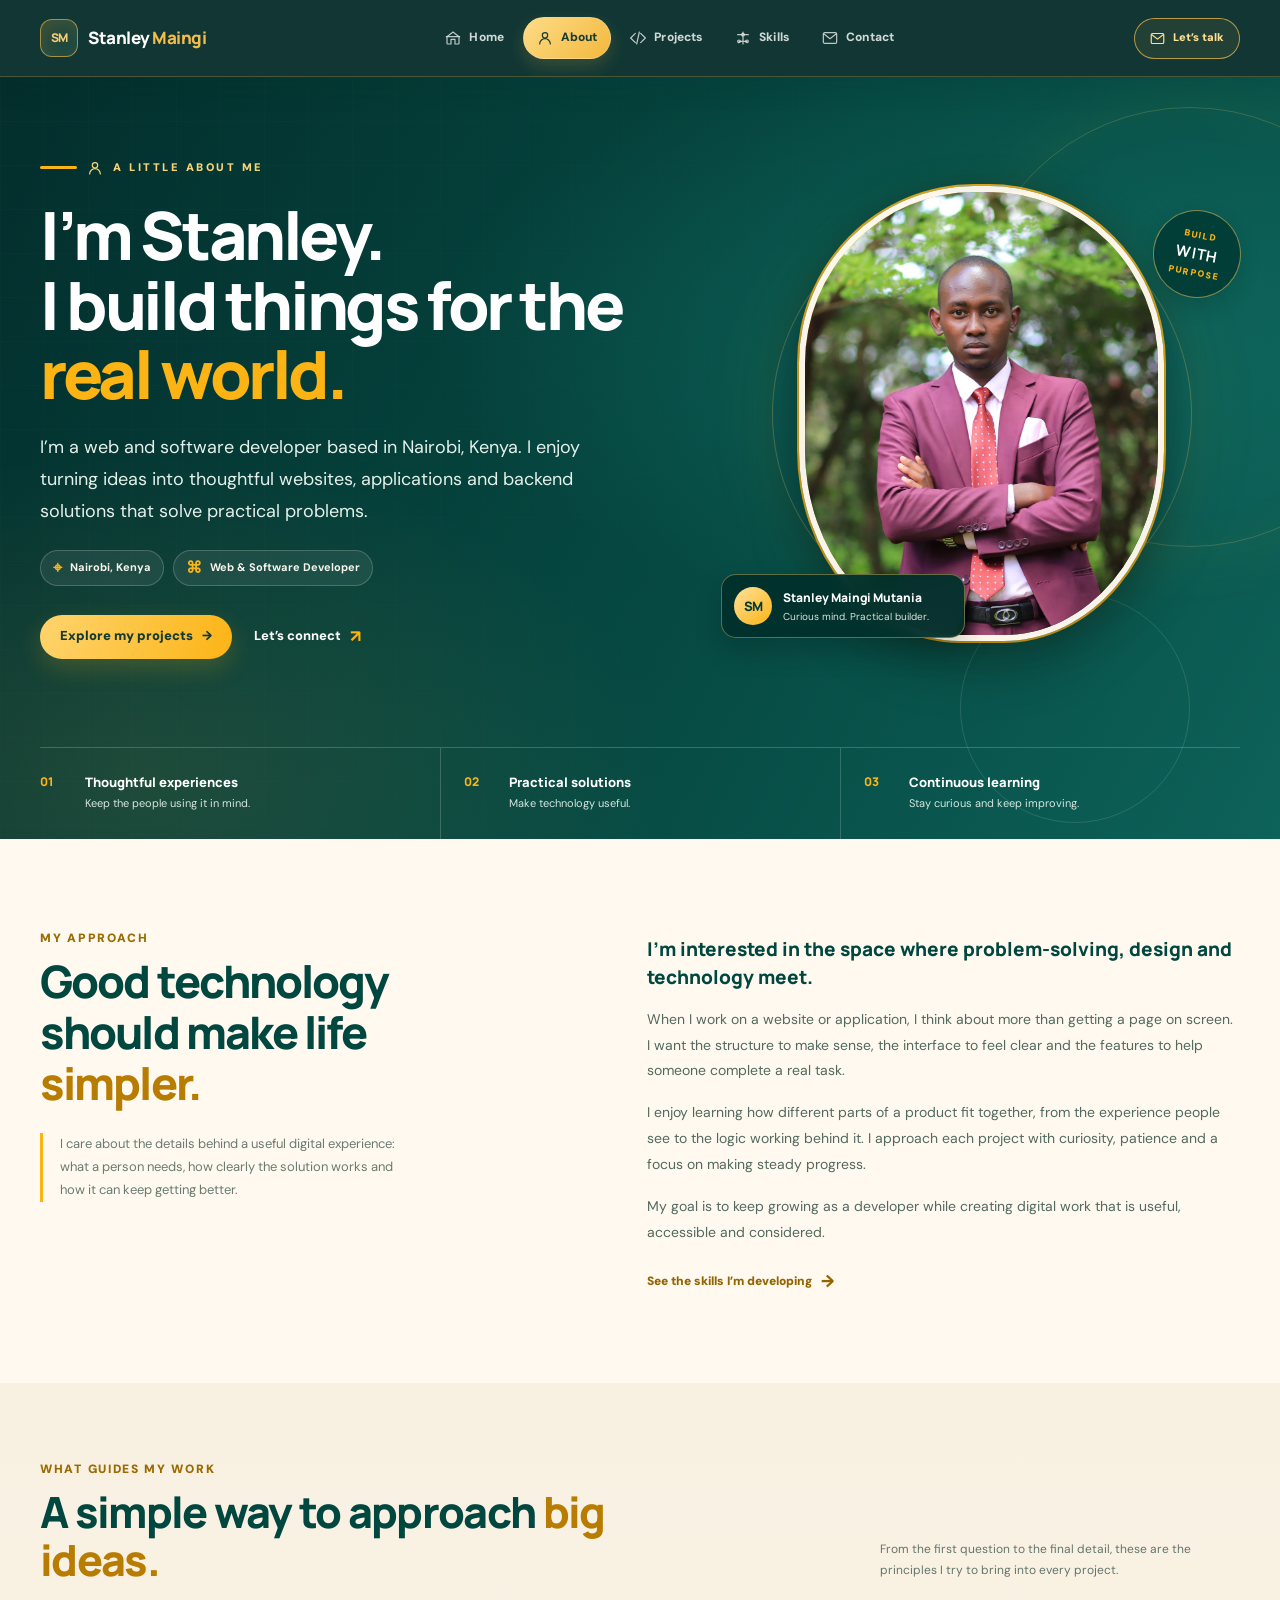
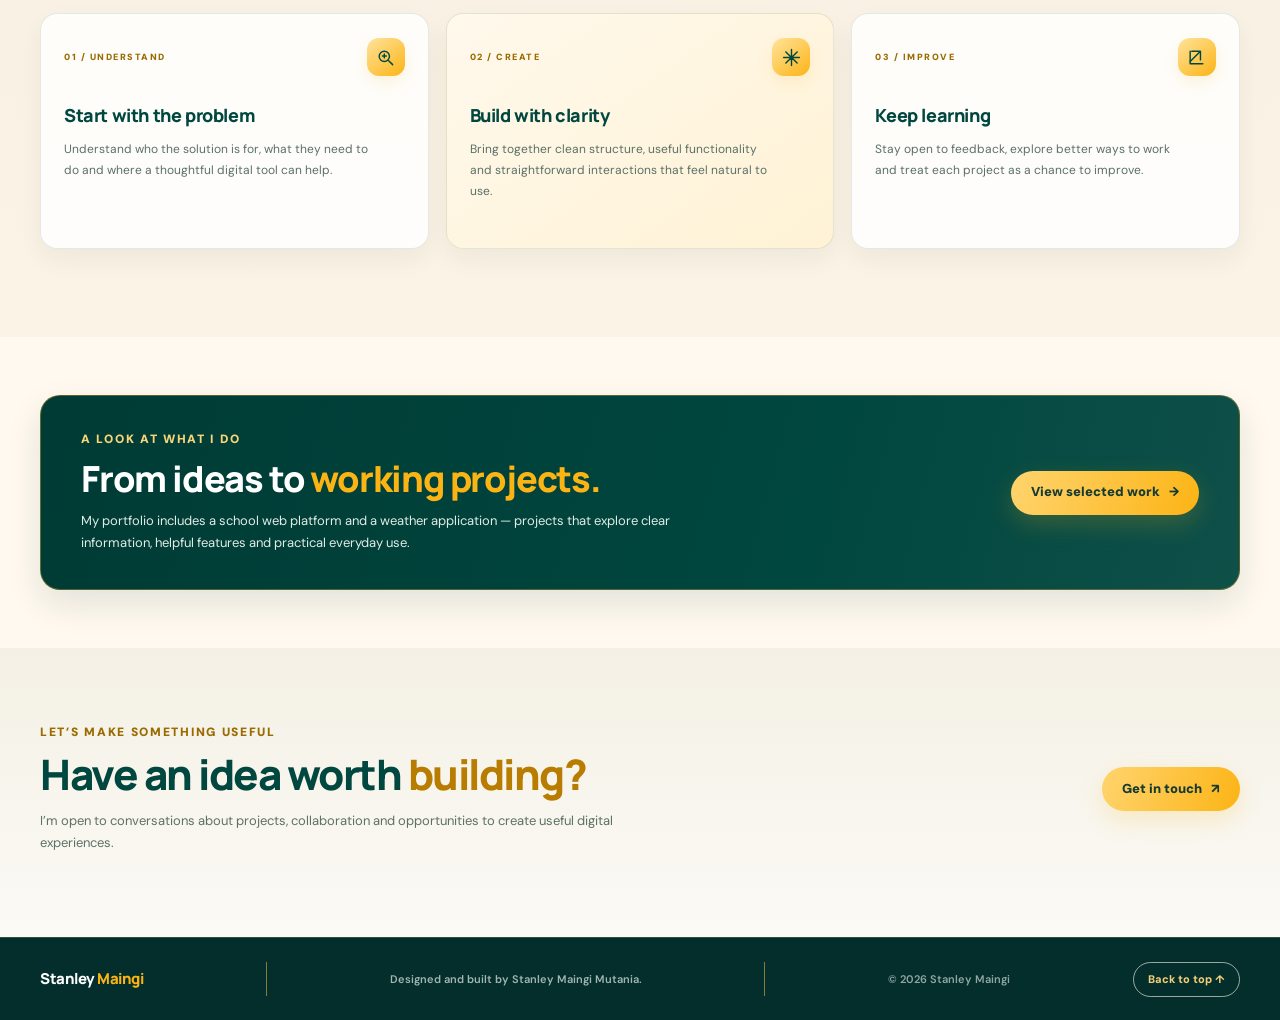
==== about.html @ 8324576e "My professional portfolio website" ====
<!doctype html>
<html lang="en">
<head>
  <meta charset="utf-8">
  <meta name="viewport" content="width=device-width, initial-scale=1">
  <meta name="theme-color" content="#003B35">
  <meta name="description" content="Get to know Stanley Maingi Mutania, a Nairobi-based web and software developer focused on thoughtful websites, applications and practical digital solutions.">
  <title>About | Stanley Maingi</title>
  <link rel="preconnect" href="https://fonts.googleapis.com">
  <link rel="preconnect" href="https://fonts.gstatic.com" crossorigin>
  <link href="https://fonts.googleapis.com/css2?family=DM+Sans:wght@400;500;600;700;800&family=Manrope:wght@400;500;600;700;800;900&display=swap" rel="stylesheet">
  <link rel="stylesheet" href="style.css">
  <script src="script.js" defer></script>
</head>
<body class="page-about">
  <a class="skip-link" href="#main">Skip to content</a>

  <header class="site-header" id="top">
    <div class="container nav-wrap">
      <a class="brand" href="index.html" aria-label="Stanley Maingi home">
        <span class="brand-symbol" aria-hidden="true">SM</span><span class="brand-name">Stanley <span class="brand-dot">Maingi</span></span>
      </a>
      <button class="menu-toggle" type="button" aria-label="Open navigation" aria-expanded="false" aria-controls="primary-nav">
        <span></span><span></span><span></span>
      </button>
      <nav class="primary-nav" id="primary-nav" aria-label="Main navigation">
    <a href="index.html"><svg class="nav-icon" viewBox="0 0 24 24" aria-hidden="true"><path d="m3 10 9-7 9 7v10a1 1 0 0 1-1 1h-5v-7H9v7H4a1 1 0 0 1-1-1z"/><path d="M2 10h20"/></svg><span>Home</span></a>
    <a href="about.html" class="active" aria-current="page"><svg class="nav-icon" viewBox="0 0 24 24" aria-hidden="true"><circle cx="12" cy="8" r="4"/><path d="M4 21a8 8 0 0 1 16 0"/></svg><span>About</span></a>
    <a href="projects.html"><svg class="nav-icon" viewBox="0 0 24 24" aria-hidden="true"><path d="m8 5-7 7 7 7M16 5l7 7-7 7M14 3l-4 18"/></svg><span>Projects</span></a>
    <a href="skills.html"><svg class="nav-icon" viewBox="0 0 24 24" aria-hidden="true"><path d="M12 3v18M4 7h16M6 17h12"/><circle cx="12" cy="7" r="2"/><circle cx="6" cy="17" r="2"/><circle cx="18" cy="17" r="2"/></svg><span>Skills</span></a>
    <a href="contact.html"><svg class="nav-icon" viewBox="0 0 24 24" aria-hidden="true"><rect x="2" y="4" width="20" height="16" rx="2"/><path d="m3 6 9 7 9-7"/></svg><span>Contact</span></a>
  </nav>
      <a class="header-cta" href="contact.html"><svg class="nav-icon" viewBox="0 0 24 24" aria-hidden="true"><rect x="2" y="4" width="20" height="16" rx="2"/><path d="m3 6 9 7 9-7"/></svg><span>Let’s talk</span></a>
    </div>
  </header>

  <main id="main">
    <section class="about-page-hero" aria-labelledby="about-title">
      <div class="about-hero-orb about-hero-orb-one" aria-hidden="true"></div>
      <div class="about-hero-orb about-hero-orb-two" aria-hidden="true"></div>
      <div class="container about-hero-inner">
        <div class="about-hero-copy">
          <p class="about-kicker"><span></span><svg class="kicker-icon" viewBox="0 0 24 24" aria-hidden="true"><circle cx="12" cy="8" r="4"/><path d="M4 21a8 8 0 0 1 16 0"/></svg> A LITTLE ABOUT ME</p>
          <h1 id="about-title">I’m Stanley.<br>I build things for the <em>real world.</em></h1>
          <p class="about-hero-lead">I’m a web and software developer based in Nairobi, Kenya. I enjoy turning ideas into thoughtful websites, applications and backend solutions that solve practical problems.</p>
          <div class="about-hero-tags" aria-label="About Stanley">
            <span><i aria-hidden="true">⌖</i> Nairobi, Kenya</span>
            <span><i aria-hidden="true">⌘</i> Web &amp; Software Developer</span>
          </div>
          <div class="about-hero-actions">
            <a class="button button-primary" href="projects.html">Explore my projects <span aria-hidden="true">→</span></a>
            <a class="about-secondary-link" href="contact.html">Let’s connect <span aria-hidden="true">↗</span></a>
          </div>
        </div>

        <div class="about-hero-visual">
          <div class="about-portrait-backdrop" aria-hidden="true"></div>
          <div class="about-portrait-shell">
            <img src="assets/mypassport.jpeg" alt="Stanley Maingi in his graduation gown and cap" class="about-portrait-image">
          </div>
          <div class="about-portrait-label">
            <span class="about-label-mark" aria-hidden="true">SM</span>
            <span><strong>Stanley Maingi Mutania</strong><small>Curious mind. Practical builder.</small></span>
          </div>
          <div class="about-visual-stamp" aria-hidden="true"><span>BUILD</span><b>WITH</b><span>PURPOSE</span></div>
        </div>
      </div>
      <div class="about-hero-bottom container" aria-label="Professional outlook">
        <div><span class="about-bottom-index">01</span><strong>Thoughtful experiences</strong><small>Keep the people using it in mind.</small></div>
        <div><span class="about-bottom-index">02</span><strong>Practical solutions</strong><small>Make technology useful.</small></div>
        <div><span class="about-bottom-index">03</span><strong>Continuous learning</strong><small>Stay curious and keep improving.</small></div>
      </div>
    </section>

    <section class="about-story-section" aria-labelledby="about-story-title">
      <div class="container about-story-grid">
        <div class="about-story-heading">
          <p class="eyebrow dark-eyebrow">MY APPROACH</p>
          <h2 id="about-story-title">Good technology should make life <span>simpler.</span></h2>
          <p class="about-story-aside">I care about the details behind a useful digital experience: what a person needs, how clearly the solution works and how it can keep getting better.</p>
        </div>
        <div class="about-story-copy">
          <p class="about-story-lead">I’m interested in the space where problem-solving, design and technology meet.</p>
          <p>When I work on a website or application, I think about more than getting a page on screen. I want the structure to make sense, the interface to feel clear and the features to help someone complete a real task.</p>
          <p>I enjoy learning how different parts of a product fit together, from the experience people see to the logic working behind it. I approach each project with curiosity, patience and a focus on making steady progress.</p>
          <p>My goal is to keep growing as a developer while creating digital work that is useful, accessible and considered.</p>
          <a class="about-inline-link" href="skills.html">See the skills I’m developing <span aria-hidden="true">→</span></a>
        </div>
      </div>
    </section>

    <section class="about-principles-section" aria-labelledby="principles-title">
      <div class="container">
        <div class="about-section-heading">
          <div>
            <p class="eyebrow dark-eyebrow">WHAT GUIDES MY WORK</p>
            <h2 id="principles-title">A simple way to approach <span>big ideas.</span></h2>
          </div>
          <p>From the first question to the final detail, these are the principles I try to bring into every project.</p>
        </div>
        <div class="about-principle-grid">
          <article class="about-principle-card">
            <div class="about-principle-top"><span>01 / UNDERSTAND</span><span class="about-principle-icon" aria-hidden="true"><svg viewBox="0 0 24 24"><circle cx="10.5" cy="10.5" r="6.5"/><path d="m16 16 5 5M8 10h5M10.5 7.5v5"/></svg></span></div>
            <h3>Start with the problem</h3>
            <p>Understand who the solution is for, what they need to do and where a thoughtful digital tool can help.</p>
          </article>
          <article class="about-principle-card about-principle-card-featured">
            <div class="about-principle-top"><span>02 / CREATE</span><span class="about-principle-icon" aria-hidden="true"><svg viewBox="0 0 24 24"><path d="M12 2v20M2 12h20M4.9 4.9l14.2 14.2m0-14.2L4.9 19.1"/></svg></span></div>
            <h3>Build with clarity</h3>
            <p>Bring together clean structure, useful functionality and straightforward interactions that feel natural to use.</p>
          </article>
          <article class="about-principle-card">
            <div class="about-principle-top"><span>03 / IMPROVE</span><span class="about-principle-icon" aria-hidden="true"><svg viewBox="0 0 24 24"><path d="M4 17 17 4M6 4h11v11"/><path d="M4 4v16h16"/></svg></span></div>
            <h3>Keep learning</h3>
            <p>Stay open to feedback, explore better ways to work and treat each project as a chance to improve.</p>
          </article>
        </div>
      </div>
    </section>

    <section class="about-work-section" aria-labelledby="about-work-title">
      <div class="container about-work-panel">
        <div class="about-work-copy">
          <p class="eyebrow">A LOOK AT WHAT I DO</p>
          <h2 id="about-work-title">From ideas to <span>working projects.</span></h2>
          <p>My portfolio includes a school web platform and a weather application — projects that explore clear information, helpful features and practical everyday use.</p>
        </div>
        <a class="button button-primary about-work-button" href="projects.html">View selected work <span aria-hidden="true">→</span></a>
      </div>
    </section>

    <section class="about-contact-section" aria-labelledby="about-contact-title">
      <div class="container about-contact-inner">
        <div>
          <p class="eyebrow dark-eyebrow">LET’S MAKE SOMETHING USEFUL</p>
          <h2 id="about-contact-title">Have an idea worth <span>building?</span></h2>
          <p>I’m open to conversations about projects, collaboration and opportunities to create useful digital experiences.</p>
        </div>
        <a class="button button-primary" href="contact.html">Get in touch <span aria-hidden="true">↗</span></a>
      </div>
    </section>
  </main>

  <footer class="site-footer">
    <div class="container footer-inner">
      <a class="brand footer-brand" href="index.html" aria-label="Stanley Maingi home"><span class="brand-name">Stanley <span class="brand-dot">Maingi</span></span></a>
      <span class="footer-divider" aria-hidden="true"></span>
      <p>Designed and built by Stanley Maingi Mutania.</p>
      <span class="footer-divider footer-divider-second" aria-hidden="true"></span>
      <small>© <span data-year>2026</span> Stanley Maingi</small>
      <a class="back-top" href="#top">Back to top ↑</a>
    </div>
  </footer>
</body>
</html>
---- style.css ----
:root {
  --navy: #00473F;
  --navy-deep: #003B35;
  --blue: #FCB415;
  --blue-bright: #E9A20A;
  --cyan: #F5C34C;
  --ink: #123D37;
  --muted-ink: #47635D;
  --paper: #FFF9EF;
  --paper-2: #FBF3E6;
  --line: rgba(0, 71, 63, .16);
  --white: #fff;
  --forest: #00473F;
  --forest-dark: #003B35;
  --forest-mid: #0F5049;
  --gold: #FCB415;
  --cream: #FFF9EF;
  --cream-soft: #FBF3E6;
  --heading: 'Manrope', 'Arial', sans-serif;
  --body: 'DM Sans', 'Arial', sans-serif;
  --max-width: 1200px;
}

* { box-sizing: border-box; }
html { scroll-behavior: smooth; scroll-padding-top: 86px; }
body { margin: 0; color: var(--ink); background: var(--paper); font-family: var(--body); line-height: 1.6; -webkit-font-smoothing: antialiased; }
img { display: block; max-width: 100%; }
a { color: inherit; text-decoration: none; }
button, a { -webkit-tap-highlight-color: transparent; }
::selection { color: #fff; background: var(--blue); }
.container { width: min(var(--max-width), calc(100% - 64px)); margin-inline: auto; }
.skip-link { position: absolute; z-index: 1000; top: -60px; left: 18px; padding: 10px 14px; border-radius: 8px; color: var(--navy); background: #fff; font-weight: 800; }
.skip-link:focus { top: 12px; }

/* Navigation */
.site-header { position: sticky; z-index: 100; top: 0; color: #fff; background: rgba(3, 16, 45, .94); border-bottom: 1px solid rgba(255,255,255,.1); backdrop-filter: blur(18px); }
.nav-wrap { min-height: 74px; display: flex; align-items: center; justify-content: space-between; gap: 28px; }
.brand { display: inline-flex; align-items: center; gap: 11px; white-space: nowrap; }
.brand-mark { display: inline-flex; align-items: center; justify-content: center; width: 48px; height: 42px; color: #168cff; font-family: var(--heading); font-size: 25px; line-height: 1; font-weight: 900; font-style: italic; letter-spacing: -5px; text-shadow: 0 0 22px rgba(0,131,255,.35); }
.brand-name { color: #fff; font-family: var(--heading); font-size: 17px; font-weight: 900; letter-spacing: -.6px; }
.brand-dot { color: #18a9ff; }
.primary-nav { display: flex; align-items: center; gap: 12px; }
.primary-nav a { padding: 8px 19px; border-radius: 100px; color: #eef5ff; font-size: 14px; font-weight: 800; transition: background .2s ease, color .2s ease, transform .2s ease; }
.primary-nav a:hover { color: #fff; background: rgba(255,255,255,.12); transform: translateY(-1px); }
.primary-nav a.active { color: #fff; background: var(--blue); box-shadow: 0 7px 20px rgba(0,119,255,.28); }
.menu-toggle { display: none; width: 44px; height: 42px; border: 1px solid rgba(255,255,255,.22); border-radius: 12px; background: transparent; cursor: pointer; }
.menu-toggle span { display: block; width: 19px; height: 2px; margin: 4px auto; border-radius: 2px; background: #fff; transition: transform .2s ease, opacity .2s ease; }

/* Hero */
.hero { position: relative; overflow: hidden; color: #fff; background: radial-gradient(ellipse at 85% 43%, rgba(0,137,255,.7), transparent 42%), radial-gradient(ellipse at 40% 10%, rgba(0,93,198,.36), transparent 42%), linear-gradient(115deg, #03112f 0%, #05245a 58%, #0065c7 100%); isolation: isolate; }
.hero::before { position: absolute; z-index: -2; inset: 0; content: ''; opacity: .18; background-image: linear-gradient(rgba(255,255,255,.08) 1px, transparent 1px), linear-gradient(90deg, rgba(255,255,255,.08) 1px, transparent 1px); background-size: 42px 42px; mask-image: linear-gradient(90deg, #000, transparent 75%); }
/* Original image2.jpg is used when the original image is copied beside index.html. */
.hero::after { position: absolute; z-index: -1; inset: 0; content: ''; background: linear-gradient(90deg, rgba(2,14,43,.94) 0%, rgba(3,25,67,.88) 48%, rgba(0,73,150,.25) 100%), url('image2.jpg') center/cover no-repeat; opacity: .55; }
.hero-grid { position: relative; min-height: 490px; display: grid; grid-template-columns: 1.08fr .92fr; align-items: center; gap: 28px; padding-top: 40px; padding-bottom: 32px; }
.hero-copy { position: relative; z-index: 3; max-width: 620px; padding: 18px 0 24px; }
.hero-eyebrow { margin: 0 0 10px; color: #82caff; letter-spacing: 2.2px; }
.eyebrow { margin: 0 0 10px; font-size: 12px; line-height: 1.4; font-weight: 900; letter-spacing: 1.7px; }
.hero h1 { margin: 0; color: #fff; font-family: var(--heading); font-size: clamp(40px, 5.2vw, 66px); line-height: .99; letter-spacing: -3px; font-weight: 900; }
.hero h1 span { color: #079df5; font-size: 1.08em; letter-spacing: -3.4px; }
.title-rule { display: block; width: 64px; height: 4px; margin: 19px 0 10px; background: linear-gradient(90deg, #008bff, #10c4ed); }
.hero-tagline { margin: 0 0 24px; color: #e6efff; font-size: clamp(15px, 1.5vw, 19px); font-style: italic; font-weight: 700; }
.hero-description { max-width: 570px; margin: 0; color: #e4edff; font-size: 16px; line-height: 1.55; }
.hero-description strong { color: #12bff7; font-weight: 900; }
.hero-actions { display: flex; flex-wrap: wrap; gap: 12px; margin-top: 27px; }
.button { display: inline-flex; align-items: center; justify-content: center; gap: 9px; min-height: 44px; padding: 11px 20px; border-radius: 100px; font-size: 13px; font-weight: 900; transition: transform .2s ease, box-shadow .2s ease, background .2s ease; }
.button:hover { transform: translateY(-2px); }
.button-primary { color: #fff; background: linear-gradient(110deg, #0782ff, #0068ed); box-shadow: 0 8px 22px rgba(0,107,255,.28); }
.button-primary:hover { box-shadow: 0 12px 26px rgba(0,107,255,.4); }
.button-outline { color: #fff; border: 1.5px solid #a4baff; background: rgba(2,16,48,.32); }
.button-outline:hover { background: rgba(255,255,255,.11); }
.button-icon { font-size: 17px; font-weight: 900; }
.location-line { display: flex; flex-wrap: wrap; align-items: center; gap: 8px; margin: 24px 0 0; color: #e7efff; font-size: 12px; font-weight: 600; }
.pin-icon { color: #12aaff; font-size: 18px; line-height: 1; }
.middot { color: #78aaff; }
.hero-visual { position: relative; min-height: 420px; display: flex; align-items: flex-end; justify-content: center; }
.hero-halo { position: absolute; width: min(460px, 100%); aspect-ratio: 1; top: 4%; right: -1%; border: 1px solid rgba(116,202,255,.28); border-radius: 50%; background: radial-gradient(circle, rgba(28,151,255,.35), rgba(0,55,139,.08) 58%, transparent 70%); box-shadow: 0 0 80px rgba(0,133,255,.3), inset 0 0 50px rgba(0,137,255,.12); }
.hero-code-decoration { position: absolute; top: 18%; right: 2%; color: rgba(142,203,255,.22); font: 700 13px/2 monospace; transform: rotate(7deg); }
.portrait-wrap { position: relative; z-index: 1; width: min(390px, 90%); height: 418px; overflow: hidden; display: flex; align-items: flex-start; justify-content: center; border-radius: 48% 48% 0 0 / 37% 37% 0 0; filter: drop-shadow(0 24px 35px rgba(0,0,0,.35)); }
.portrait { width: 100%; height: 100%; object-fit: cover; object-position: 50% 5%; mix-blend-mode: normal; }
.identity-card { position: absolute; z-index: 3; right: 0; bottom: 8px; width: 250px; padding: 14px 16px; border: 1px solid rgba(129,161,255,.62); border-radius: 18px; color: #fff; background: rgba(4,20,62,.89); box-shadow: 0 14px 30px rgba(0,0,0,.28); backdrop-filter: blur(14px); }
.identity-person { display: flex; align-items: center; gap: 10px; padding-bottom: 10px; border-bottom: 1px solid rgba(151,185,255,.38); }
.identity-icon { display: grid; width: 32px; height: 32px; place-items: center; border-radius: 50%; color: #fff; background: rgba(255,255,255,.17); font-size: 16px; }
.identity-person strong, .identity-person span:not(.identity-icon) { display: block; }
.identity-person strong { font-size: 11px; }
.identity-person div span { color: #c7d7ff; font-size: 10px; }
.identity-row { display: flex; align-items: center; gap: 10px; padding-top: 8px; color: #dfeaff; font-size: 11px; font-weight: 700; }
.identity-row span { min-width: 22px; color: #fff; font-size: 18px; text-align: center; }
.scroll-cue { position: relative; z-index: 4; display: grid; grid-template-columns: 55px auto 55px; justify-content: center; align-items: center; gap: 16px; padding: 18px 20px 20px; color: #0b367f; background: linear-gradient(180deg, #eaf0ff, #f7f8ff); text-align: center; font-family: var(--heading); font-size: 13px; font-weight: 900; letter-spacing: .6px; clip-path: polygon(0 18%, 50% 0, 100% 18%, 100% 100%, 0 100%); }
.cue-rule { height: 1px; background: #087bff; }
.scroll-cue small { grid-column: 1 / -1; margin-top: -12px; color: #142c64; font-size: 11px; letter-spacing: .3px; }

/* Projects */
.projects-section { position: relative; overflow: hidden; padding: 42px 0 0; background: linear-gradient(180deg, #f4f6ff 0%, #eaf0ff 78%, #dbe7ff 100%); }
/* Original image1.jpg becomes a subtle background image when supplied locally. */
.projects-section::before { position: absolute; inset: 0; content: ''; opacity: .08; background: url('image1.jpg') center/cover no-repeat; pointer-events: none; }
.projects-section > .container { position: relative; z-index: 1; }
.section-heading { display: flex; justify-content: space-between; align-items: end; gap: 24px; margin-bottom: 22px; }
.dark-eyebrow { color: #1253bc; }
.section-heading h2, .skills-heading h2 { margin: 0; color: #09265f; font-family: var(--heading); font-size: clamp(28px, 3.4vw, 42px); font-weight: 900; line-height: 1.1; letter-spacing: -1.6px; }
.section-heading h2 span, .skills-heading h2 span { color: #087bff; }
.outline-link { display: inline-flex; align-items: center; gap: 8px; padding: 9px 16px; border: 1.5px solid #087bff; border-radius: 100px; color: #0757bd; font-size: 12px; font-weight: 900; white-space: nowrap; transition: color .2s, background .2s; }
.outline-link:hover { color: #fff; background: #087bff; }
.project-grid { display: grid; grid-template-columns: repeat(2, minmax(0, 1fr)); gap: 20px; }
.project-card { min-height: 202px; display: grid; grid-template-columns: 1.1fr .9fr; align-items: center; gap: 8px; overflow: hidden; padding: 18px 17px 15px; border: 1px solid rgba(40,85,165,.15); border-radius: 17px; background: rgba(255,255,255,.8); box-shadow: 0 7px 22px rgba(18,54,119,.1); transition: transform .22s ease, box-shadow .22s ease; }
.project-card:hover { transform: translateY(-4px); box-shadow: 0 13px 28px rgba(18,54,119,.16); }
.project-copy { min-width: 0; }
.project-tags { display: flex; flex-wrap: wrap; align-items: center; gap: 6px; margin-bottom: 12px; }
.project-tags span { padding: 4px 8px; border-radius: 100px; color: #fff; background: #087bff; font-size: 8px; line-height: 1; font-weight: 900; letter-spacing: .3px; }
.project-tags .tag-purple { background: #7739e7; }
.project-card h3 { margin: 0 0 6px; color: #0a2459; font-family: var(--heading); font-size: 17px; line-height: 1.25; letter-spacing: -.5px; }
.project-card p { max-width: 270px; margin: 0 0 13px; color: #1e3261; font-size: 11px; line-height: 1.55; }
.button-small { min-height: 33px; padding: 7px 14px; color: #fff; background: #0878f8; font-size: 10px; }
.project-media { display: flex; align-items: center; justify-content: center; min-width: 0; }
.project-media img { width: 100%; max-height: 174px; object-fit: contain; filter: drop-shadow(0 8px 6px rgba(7,22,53,.18)); }
.skyline-strip { height: 150px; margin-top: 22px; background: linear-gradient(180deg, rgba(2,22,68,.06), rgba(2,22,68,.08)), url('assets/nairobi-skyline.jpg') center 56%/cover no-repeat; }

/* Skills */
.skills-section { position: relative; overflow: hidden; padding: 58px 0 52px; background: linear-gradient(180deg, #f4f6ff 0%, #e9efff 100%); }
.skills-banner { position: absolute; inset: 0 0 auto; height: 174px; background: linear-gradient(180deg, rgba(5,20,60,.22), rgba(243,246,255,.02) 100%), url('image2.jpg') center 45%/cover no-repeat, url('assets/desk-banner.jpg') center 45%/cover no-repeat; opacity: .55; }
.skills-content { position: relative; z-index: 1; }
.skills-heading { margin: 0 auto 26px; text-align: left; }
.skills-heading h2 { font-size: clamp(32px, 4vw, 48px); }
.skills-heading > p:not(.eyebrow) { margin: 6px 0 0; color: #122c68; font-size: 16px; font-style: italic; font-weight: 700; }
.blue-rule { margin-top: 10px; }
.skill-cards { display: grid; grid-template-columns: repeat(3, minmax(0,1fr)); gap: 18px; }
.skill-card { position: relative; min-height: 268px; padding: 24px 22px; border: 1px solid rgba(33,81,158,.1); border-radius: 18px; background: rgba(255,255,255,.78); box-shadow: 0 8px 20px rgba(17,47,105,.12); transition: transform .2s ease, box-shadow .2s ease; }
.skill-card:hover { transform: translateY(-4px); box-shadow: 0 14px 25px rgba(17,47,105,.16); }
.skill-icon { display: grid; width: 68px; height: 68px; place-items: center; margin-bottom: 16px; border-radius: 50%; color: #fff; font-size: 23px; font-weight: 900; box-shadow: 0 7px 15px rgba(0,0,0,.12); }
.icon-blue { background: linear-gradient(140deg, #0787ff, #0059e7); }
.icon-purple { background: linear-gradient(140deg, #a02fff, #5e20cf); }
.icon-green { background: linear-gradient(140deg, #08d58a, #00a95d); }
.skill-number { display: block; margin-bottom: 3px; color: #677da9; font-family: var(--heading); font-size: 27px; font-weight: 900; line-height: 1.2; }
.skill-card h3 { margin: 0 0 9px; color: #081e51; font-family: var(--heading); font-size: 20px; font-weight: 900; letter-spacing: -.6px; }
.skill-card p { max-width: 270px; margin: 0; color: #152d65; font-size: 14px; line-height: 1.6; }
.card-arrow { position: absolute; right: 20px; bottom: 17px; display: grid; width: 29px; height: 29px; place-items: center; border: 1.5px solid #087bff; border-radius: 50%; color: #087bff; font-size: 19px; line-height: 1; }

/* Contact and footer */
.contact-section { position: relative; display: grid; grid-template-columns: .95fr 1.05fr; align-items: center; min-height: 250px; gap: 22px; overflow: hidden; margin-top: 2px; margin-bottom: 35px; padding: 25px 32px; border-radius: 22px; color: #fff; background: radial-gradient(circle at 80% 40%, rgba(0,113,255,.4), transparent 40%), linear-gradient(110deg, #06183e, #081c4d 62%, #061635); box-shadow: 0 15px 32px rgba(10,39,96,.15); }
.contact-copy { position: relative; z-index: 2; }
.contact-copy .title-rule { margin: 0 0 15px; }
.contact-copy .eyebrow { margin-bottom: 6px; color: #8cc9ff; }
.contact-copy h2 { max-width: 460px; margin: 0 0 5px; color: #fff; font-family: var(--heading); font-size: clamp(26px, 3.3vw, 41px); font-weight: 900; line-height: 1.14; letter-spacing: -1.2px; }
.contact-copy > p:not(.eyebrow) { margin: 0 0 19px; color: #edf4ff; font-size: 17px; font-weight: 600; }
.contact-art { align-self: stretch; display: flex; align-items: center; justify-content: flex-end; min-width: 0; }
.contact-art img { width: 100%; max-height: 220px; object-fit: contain; border-radius: 12px; mix-blend-mode: screen; }
.site-footer { color: #fff; background: #031432; border-top: 1px solid rgba(255,255,255,.1); }
.footer-inner { min-height: 78px; display: flex; align-items: center; justify-content: space-between; gap: 20px; }
.footer-brand .brand-mark { width: 39px; height: 34px; font-size: 21px; }
.footer-brand .brand-name { font-size: 14px; }
.footer-inner p, .footer-inner small { margin: 0; color: #e2eaff; font-size: 11px; font-weight: 600; }
.footer-divider { width: 1px; height: 34px; background: #0ba9ff; }
.back-top { padding: 8px 14px; border: 1px solid rgba(255,255,255,.75); border-radius: 100px; color: #fff; font-size: 11px; font-weight: 800; transition: background .2s; }
.back-top:hover { background: rgba(255,255,255,.12); }

@media (max-width: 900px) {
  .container { width: min(var(--max-width), calc(100% - 42px)); }
  .hero-grid { grid-template-columns: 1fr .8fr; min-height: 470px; gap: 8px; }
  .hero h1 { font-size: clamp(39px, 6vw, 58px); }
  .portrait-wrap { width: 100%; height: 380px; }
  .identity-card { right: -4px; width: 220px; }
  .project-card { grid-template-columns: 1fr; }
  .project-media { grid-row: 1; height: 135px; }
  .project-media img { max-height: 140px; }
  .skill-card { padding: 20px 17px; }
  .skill-card h3 { font-size: 18px; }
  .skill-card p { font-size: 13px; }
}

@media (max-width: 640px) {
  html { scroll-padding-top: 72px; }
  .container { width: min(100% - 32px, 520px); }
  .nav-wrap { min-height: 68px; }
  .brand-mark { width: 42px; font-size: 23px; }
  .brand-name { font-size: 16px; }
  .menu-toggle { display: block; }
  .primary-nav { position: absolute; top: calc(100% + 1px); left: 0; right: 0; display: none; flex-direction: column; align-items: stretch; gap: 5px; padding: 12px 16px 17px; border-bottom: 1px solid rgba(255,255,255,.12); background: rgba(3,16,45,.98); box-shadow: 0 16px 25px rgba(0,0,0,.2); }
  .primary-nav.is-open { display: flex; }
  .primary-nav a { padding: 11px 15px; }
  .hero-grid { min-height: auto; grid-template-columns: 1fr; gap: 0; padding-top: 38px; padding-bottom: 0; }
  .hero-copy { padding: 0 0 10px; }
  .hero h1 { font-size: clamp(39px, 12vw, 58px); letter-spacing: -2.2px; }
  .hero h1 span { letter-spacing: -2.6px; }
  .hero-description { max-width: 500px; font-size: 14px; }
  .hero-tagline { margin-bottom: 15px; font-size: 15px; }
  .hero-actions { margin-top: 21px; }
  .button { min-height: 42px; padding: 10px 16px; font-size: 12px; }
  .location-line { margin-top: 17px; font-size: 10px; }
  .hero-visual { min-height: 355px; margin-top: -5px; }
  .hero-halo { top: 2%; width: 320px; right: 10%; }
  .portrait-wrap { width: 290px; height: 335px; }
  .identity-card { right: 0; bottom: 4px; width: 206px; padding: 11px 12px; }
  .scroll-cue { grid-template-columns: 28px auto 28px; gap: 8px; padding: 17px 8px 18px; font-size: 10px; }
  .scroll-cue small { font-size: 9px; }
  .projects-section { padding-top: 34px; }
  .section-heading { align-items: flex-start; flex-direction: column; gap: 13px; margin-bottom: 18px; }
  .section-heading h2, .skills-heading h2 { font-size: 30px; }
  .project-grid { grid-template-columns: 1fr; gap: 14px; }
  .project-card { grid-template-columns: 1fr .85fr; min-height: 190px; padding: 14px 12px; gap: 8px; }
  .project-media { grid-row: auto; height: auto; }
  .project-media img { max-height: 145px; }
  .project-card h3 { font-size: 15px; }
  .project-card p { font-size: 10px; }
  .project-tags { gap: 4px; }
  .project-tags span { font-size: 7px; }
  .button-small { min-height: 30px; padding: 6px 10px; font-size: 9px; }
  .skyline-strip { height: 105px; margin-top: 17px; }
  .skills-section { padding: 43px 0 40px; }
  .skills-banner { height: 125px; }
  .skills-heading > p:not(.eyebrow) { font-size: 13px; }
  .skill-cards { grid-template-columns: 1fr; gap: 12px; }
  .skill-card { min-height: 0; padding: 19px 20px 24px 100px; }
  .skill-icon { position: absolute; top: 20px; left: 19px; width: 62px; height: 62px; font-size: 20px; }
  .skill-number { font-size: 22px; }
  .skill-card h3 { font-size: 18px; }
  .skill-card p { max-width: none; font-size: 12px; }
  .contact-section { grid-template-columns: 1fr; gap: 0; margin-bottom: 22px; padding: 24px 20px 12px; border-radius: 17px; }
  .contact-copy h2 { font-size: 28px; }
  .contact-copy > p:not(.eyebrow) { font-size: 14px; }
  .contact-art { max-height: 150px; justify-content: center; margin-top: 8px; }
  .contact-art img { max-height: 150px; }
  .footer-inner { min-height: 0; flex-wrap: wrap; justify-content: center; gap: 11px 14px; padding-top: 19px; padding-bottom: 19px; text-align: center; }
  .footer-inner p { width: 100%; order: 3; }
  .footer-divider-second { display: none; }
  .footer-inner small { font-size: 10px; }
}

@media (max-width: 390px) {
  .project-card { grid-template-columns: 1fr; }
  .project-media { grid-row: 1; height: 125px; }
  .project-media img { max-height: 130px; }
  .hero-actions { align-items: flex-start; flex-direction: column; }
  .hero-actions .button { width: max-content; }
}

@media (prefers-reduced-motion: reduce) {
  *, *::before, *::after { scroll-behavior: auto !important; transition-duration: .01ms !important; animation-duration: .01ms !important; animation-iteration-count: 1 !important; }
}

/* Final heading refinements matching the supplied homepage reference. */
.contact-copy h2 span { color: #10a9f5; }
.contact-copy .contact-prompt { margin: 9px 0 0; color: #fff; font-size: 20px; font-weight: 800; }
.contact-copy .contact-note { margin: 0 0 19px; color: #e5efff; font-size: 16px; font-weight: 600; }
@media (max-width: 640px) {
  .contact-copy .contact-prompt { font-size: 16px; }
  .contact-copy .contact-note { font-size: 13px; }
}

/* =========================================================
   MULTI-PAGE LAYOUTS — each navigation item is its own page
   ========================================================= */
.page-intro { position: relative; overflow: hidden; color: #fff; background: radial-gradient(ellipse at 83% 45%, rgba(0,125,255,.46), transparent 38%), linear-gradient(112deg, #03112f 0%, #08275e 60%, #0758ac 100%); isolation: isolate; }
.page-intro::before { position: absolute; z-index: -1; inset: 0; content: ''; opacity: .18; background: linear-gradient(90deg, rgba(2,14,43,.72), rgba(2,14,43,.22)), url('assets/desk-banner.jpg') center 42%/cover no-repeat; }
.page-intro-inner { min-height: 220px; display: flex; flex-direction: column; justify-content: center; align-items: flex-start; padding-top: 42px; padding-bottom: 44px; }
.page-intro .eyebrow { margin-bottom: 10px; color: #8ecbff; }
.page-intro h1 { margin: 0; color: #fff; font-family: var(--heading); font-size: clamp(35px, 5.4vw, 58px); line-height: 1.04; font-weight: 900; letter-spacing: -2px; }
.page-intro h1 span { color: #10aaf5; }
.page-intro-inner > p:last-child { margin: 13px 0 0; color: #e2edff; font-size: clamp(14px, 1.5vw, 17px); font-weight: 600; }

/* Home page shortcuts */
.home-hero .hero-grid { min-height: 490px; }
.home-bottom-band { position: relative; padding: 17px 0; color: #0d3a85; background: linear-gradient(180deg, #eaf0ff, #f6f8ff); }
.home-bottom-inner { display: flex; align-items: center; justify-content: center; gap: 27px; font-family: var(--heading); font-size: 12px; font-weight: 900; letter-spacing: .7px; text-align: center; }
.home-bottom-inner i { width: 5px; height: 5px; border-radius: 50%; background: #087bff; }
.home-shortcuts { padding-top: 56px; padding-bottom: 55px; }
.home-shortcuts .section-heading { align-items: end; margin-bottom: 25px; }
.home-shortcuts .section-heading h2 { margin: 0; color: #09265f; font-family: var(--heading); font-size: clamp(27px, 3.2vw, 39px); font-weight: 900; line-height: 1.12; letter-spacing: -1.4px; }
.home-shortcuts .section-heading h2 span { color: #087bff; }
.home-shortcuts-note { max-width: 300px; margin: 0; color: #43577e; font-size: 13px; font-weight: 600; }
.shortcut-grid { display: grid; grid-template-columns: repeat(3, minmax(0,1fr)); gap: 18px; }
.shortcut-card { display: flex; min-height: 220px; flex-direction: column; align-items: flex-start; padding: 23px 23px 20px; border: 1px solid rgba(33,81,158,.12); border-radius: 18px; background: rgba(255,255,255,.86); box-shadow: 0 8px 22px rgba(17,47,105,.1); transition: transform .2s ease, box-shadow .2s ease; }
.shortcut-card:hover { transform: translateY(-4px); box-shadow: 0 14px 27px rgba(17,47,105,.16); }
.shortcut-icon { display: grid; width: 43px; height: 43px; place-items: center; margin-bottom: 17px; border-radius: 50%; color: white; background: linear-gradient(140deg,#0787ff,#0059e7); font-family: var(--heading); font-size: 14px; font-weight: 900; }
.purple-shortcut { background: linear-gradient(140deg,#9c43f3,#5e20cf); }
.green-shortcut { background: linear-gradient(140deg,#08d58a,#00a95d); }
.shortcut-title { color: #081e51; font-family: var(--heading); font-size: 19px; font-weight: 900; }
.shortcut-copy { margin-top: 7px; color: #42557b; font-size: 13px; line-height: 1.6; }
.shortcut-arrow { margin-top: auto; padding-top: 16px; color: #076ce7; font-size: 12px; font-weight: 900; }
.home-contact-strip { display: flex; align-items: center; justify-content: space-between; gap: 18px; margin-top: 24px; padding: 22px 25px; border: 1px solid rgba(48,100,185,.1); border-radius: 17px; background: linear-gradient(100deg,#e7efff,#f8faff); }
.home-contact-strip strong, .home-contact-strip span { display: block; }
.home-contact-strip strong { color: #09265f; font-family: var(--heading); font-size: 17px; font-weight: 900; }
.home-contact-strip span { margin-top: 3px; color: #455a82; font-size: 13px; }

/* About page */
.about-main { display: grid; grid-template-columns: .78fr 1.22fr; align-items: center; gap: clamp(32px,5vw,68px); padding-top: 62px; padding-bottom: 65px; }
.about-photo-panel { position: relative; min-height: 490px; display: flex; align-items: flex-end; justify-content: center; overflow: hidden; border-radius: 24px; background: radial-gradient(circle at 50% 36%, rgba(0,126,255,.5), transparent 47%), linear-gradient(145deg,#06183c,#0a4a91); box-shadow: 0 18px 35px rgba(7,29,76,.2); }
.about-photo-glow { position: absolute; top: 35px; width: 270px; aspect-ratio: 1; border: 1px solid rgba(132,201,255,.35); border-radius: 50%; box-shadow: 0 0 65px rgba(0,137,255,.22), inset 0 0 35px rgba(0,137,255,.16); }
.about-photo { position: relative; z-index: 1; width: 100%; height: 440px; object-fit: contain; object-position: center bottom; filter: drop-shadow(0 16px 23px rgba(0,0,0,.24)); }
.about-photo-caption { position: absolute; z-index: 2; right: 15px; bottom: 15px; left: 15px; display: flex; flex-direction: column; padding: 13px 16px; border: 1px solid rgba(149,184,255,.35); border-radius: 13px; color: #fff; background: rgba(4,20,62,.87); backdrop-filter: blur(12px); }
.about-photo-caption strong { font-size: 13px; }
.about-photo-caption span { color: #d4e4ff; font-size: 11px; }
.about-copy-panel .eyebrow { margin-bottom: 9px; }
.about-copy-panel h2, .toolkit-grid h2 { margin: 0 0 17px; color: #08245d; font-family: var(--heading); font-size: clamp(27px,3.3vw,39px); font-weight: 900; line-height: 1.12; letter-spacing: -1.25px; }
.about-copy-panel h2 span, .toolkit-grid h2 span { color: #087bff; }
.about-copy-panel p:not(.eyebrow) { color: #405579; font-size: 14px; line-height: 1.8; }
.about-copy-panel .about-lead { color: #142e64 !important; font-size: 17px !important; font-weight: 700; line-height: 1.65 !important; }
.about-facts { display: grid; grid-template-columns: repeat(3,minmax(0,1fr)); gap: 10px; margin-top: 24px; }
.about-facts div { display: flex; flex-direction: column; padding: 13px 12px; border: 1px solid rgba(33,81,158,.1); border-radius: 12px; background: #f1f5ff; }
.about-facts span { color: #087bff; font-family: var(--heading); font-size: 13px; font-weight: 900; }
.about-facts strong { margin-top: 4px; color: #102b62; font-size: 13px; }
.about-facts small { margin-top: 2px; color: #66799b; font-size: 10px; line-height: 1.4; }
.about-actions { display: flex; align-items: center; flex-wrap: wrap; gap: 20px; margin-top: 25px; }
.text-link { color: #076ce7; font-size: 13px; font-weight: 900; }
.text-link span { font-size: 17px; }
.about-values { padding: 50px 0 58px; background: linear-gradient(180deg,#eef3ff,#e5edff); }
.about-values .section-heading { margin-bottom: 22px; }
.about-values .section-heading h2 { margin: 0; color: #09265f; font-family: var(--heading); font-size: clamp(28px,3.3vw,40px); font-weight: 900; letter-spacing: -1.4px; }
.about-values .section-heading h2 span { color: #087bff; }
.value-grid { display: grid; grid-template-columns: repeat(3,minmax(0,1fr)); gap: 17px; }
.value-card { padding: 23px; border: 1px solid rgba(33,81,158,.11); border-radius: 16px; background: rgba(255,255,255,.83); box-shadow: 0 7px 18px rgba(17,47,105,.08); }
.value-number { color: #087bff; font-family: var(--heading); font-size: 26px; font-weight: 900; }
.value-card h3 { margin: 8px 0 6px; color: #0a2459; font-family: var(--heading); font-size: 17px; font-weight: 900; }
.value-card p { margin: 0; color: #485b7e; font-size: 13px; line-height: 1.65; }

/* Projects page */
.projects-intro::before { background-image: linear-gradient(90deg,rgba(2,14,43,.76),rgba(2,14,43,.24)),url('assets/nairobi-skyline.jpg'); background-position: center 52%; }
.projects-page-section { padding-top: 50px; }
.projects-heading-note { max-width: 360px; margin: 0 0 3px; color: #4b5d80; font-size: 13px; font-weight: 600; }
.project-grid-page { gap: 22px; }
.project-card-page { min-height: 330px; grid-template-columns: 1.05fr .95fr; padding: 26px 22px; }
.project-card-page h3 { font-size: 21px; }
.project-card-page p { max-width: 360px; font-size: 13px; line-height: 1.65; }
.project-card-page .project-tags span { font-size: 9px; }
.project-card-page .project-media { min-height: 210px; }
.project-card-page .project-media img { max-height: 235px; }
.project-features { margin: 0 0 19px; padding-left: 18px; color: #354a72; font-size: 12px; line-height: 1.8; }
.project-note { display: flex; align-items: center; gap: 14px; margin-top: 25px; padding: 17px 20px; border: 1px solid rgba(45,93,170,.12); border-radius: 14px; background: rgba(255,255,255,.72); }
.project-note strong { color: #0b285f; font-family: var(--heading); font-size: 14px; }
.project-note span { flex: 1; color: #556889; font-size: 12px; }
.project-note .text-link { white-space: nowrap; }

/* Skills page */
.skills-intro::before { background-image: linear-gradient(90deg,rgba(2,14,43,.76),rgba(2,14,43,.24)),url('assets/desk-banner.jpg'); }
.skills-page-section { padding-top: 55px; padding-bottom: 60px; }
.skills-page-section .skills-heading { max-width: 760px; margin-left: 0; }
.skills-page-section .skill-card { min-height: 270px; }
.toolkit-section { padding: 48px 0; background: linear-gradient(180deg,#eaf0ff,#f5f7ff); }
.toolkit-grid { display: grid; grid-template-columns: .85fr 1.15fr; align-items: center; gap: 45px; }
.toolkit-grid h2 { margin-bottom: 9px; }
.toolkit-intro { margin: 0; color: #526587; font-size: 13px; }
.tool-chips { display: flex; flex-wrap: wrap; gap: 11px; }
.tool-chips span { padding: 11px 16px; border: 1px solid rgba(31,89,177,.16); border-radius: 100px; color: #124083; background: rgba(255,255,255,.83); box-shadow: 0 5px 13px rgba(17,47,105,.06); font-size: 12px; font-weight: 800; }
.skills-cta { display: flex; align-items: center; justify-content: space-between; gap: 20px; margin-top: 42px; margin-bottom: 45px; padding: 25px 29px; border-radius: 18px; color: #fff; background: linear-gradient(110deg,#06183e,#092966 65%,#0758ac); box-shadow: 0 12px 27px rgba(10,39,96,.16); }
.skills-cta h2 { margin: 0; color: #fff; font-family: var(--heading); font-size: 23px; font-weight: 900; }
.skills-cta h2 span { color: #17b5f4; }
.skills-cta p { margin: 4px 0 0; color: #dbe8ff; font-size: 13px; }
.skills-cta-actions { display: flex; flex-wrap: wrap; gap: 10px; }

/* Contact page */
.contact-intro::before { background-image: linear-gradient(90deg,rgba(2,14,43,.76),rgba(2,14,43,.24)),url('assets/desk-banner.jpg'); background-position: center; }
.contact-page-wrap { padding-top: 50px; padding-bottom: 60px; }
.contact-page-card { min-height: 330px; margin: 0; padding: 36px 42px; }
.contact-page-card .contact-copy h2 { max-width: 520px; }
.contact-page-card .contact-art img { max-height: 280px; }
.contact-info-grid { display: grid; grid-template-columns: repeat(3,minmax(0,1fr)); gap: 17px; margin-top: 22px; }
.contact-info-card { display: flex; align-items: flex-start; gap: 13px; padding: 20px; border: 1px solid rgba(33,81,158,.11); border-radius: 15px; background: #fff; box-shadow: 0 7px 18px rgba(17,47,105,.07); }
.contact-info-icon { display: grid; flex: 0 0 39px; width: 39px; height: 39px; place-items: center; border-radius: 50%; color: #fff; background: linear-gradient(140deg,#0787ff,#0059e7); font-size: 18px; }
.contact-info-card h3 { margin: 0 0 4px; color: #0a2459; font-family: var(--heading); font-size: 15px; font-weight: 900; }
.contact-info-card p { margin: 0; color: #536585; font-size: 12px; line-height: 1.6; }
.contact-config-note { margin: 18px 0 0; color: #7483a0; font-size: 11px; text-align: center; }
.contact-config-note code { color: #31518b; }

/* Disabled links until real project URLs are configured */
.is-unavailable { opacity: .86; }

@media (max-width: 900px) {
  .about-main { grid-template-columns: .8fr 1.2fr; gap: 28px; }
  .about-photo-panel { min-height: 420px; }
  .about-photo { height: 390px; }
  .project-card-page { grid-template-columns: 1fr; }
  .project-card-page .project-media { grid-row: 1; min-height: 160px; }
  .project-card-page .project-media img { max-height: 190px; }
  .toolkit-grid { gap: 25px; }
  .contact-page-card { padding: 28px; }
}
@media (max-width: 640px) {
  .page-intro-inner { min-height: 185px; padding-top: 34px; padding-bottom: 34px; }
  .page-intro h1 { font-size: clamp(32px,9vw,45px); letter-spacing: -1.4px; }
  .home-hero .hero-grid { padding-bottom: 0; }
  .home-bottom-inner { flex-wrap: wrap; gap: 9px 13px; font-size: 9px; }
  .home-bottom-inner i { width: 4px; height: 4px; }
  .home-shortcuts { padding-top: 38px; padding-bottom: 38px; }
  .home-shortcuts .section-heading { gap: 8px; }
  .home-shortcuts-note { font-size: 12px; }
  .shortcut-grid { grid-template-columns: 1fr; gap: 12px; }
  .shortcut-card { min-height: 0; padding: 18px; }
  .shortcut-icon { margin-bottom: 10px; }
  .shortcut-title { font-size: 17px; }
  .shortcut-copy { font-size: 12px; }
  .shortcut-arrow { padding-top: 10px; }
  .home-contact-strip { align-items: flex-start; flex-direction: column; padding: 18px; }
  .about-main { grid-template-columns: 1fr; padding-top: 34px; padding-bottom: 38px; }
  .about-photo-panel { width: min(100%,380px); min-height: 390px; margin-inline: auto; }
  .about-photo { height: 360px; }
  .about-copy-panel h2 { font-size: 29px; }
  .about-copy-panel .about-lead { font-size: 15px !important; }
  .about-copy-panel p:not(.eyebrow) { font-size: 13px; }
  .about-facts { gap: 7px; }
  .about-facts div { padding: 10px 8px; }
  .about-facts strong { font-size: 11px; }
  .about-facts small { font-size: 9px; }
  .about-values { padding: 35px 0; }
  .value-grid { grid-template-columns: 1fr; gap: 11px; }
  .value-card { padding: 18px; }
  .projects-page-section { padding-top: 34px; }
  .projects-heading-note { font-size: 12px; }
  .project-grid-page { grid-template-columns: 1fr; }
  .project-card-page { grid-template-columns: 1fr; min-height: 0; padding: 17px; }
  .project-card-page .project-media { grid-row: 1; min-height: 130px; }
  .project-card-page .project-media img { max-height: 165px; }
  .project-card-page h3 { font-size: 18px; }
  .project-card-page p { font-size: 12px; }
  .project-features { font-size: 11px; }
  .project-note { align-items: flex-start; flex-direction: column; gap: 6px; padding: 16px; }
  .skills-page-section { padding-top: 36px; padding-bottom: 38px; }
  .skills-page-section .skill-cards { grid-template-columns: 1fr; }
  .toolkit-section { padding: 35px 0; }
  .toolkit-grid { grid-template-columns: 1fr; gap: 18px; }
  .toolkit-grid h2 { font-size: 29px; }
  .tool-chips { gap: 8px; }
  .tool-chips span { padding: 9px 12px; font-size: 11px; }
  .skills-cta { align-items: flex-start; flex-direction: column; margin-top: 28px; margin-bottom: 30px; padding: 20px; }
  .skills-cta h2 { font-size: 20px; }
  .contact-page-wrap { padding-top: 30px; padding-bottom: 38px; }
  .contact-page-card { grid-template-columns: 1fr; gap: 5px; padding: 23px 19px 12px; }
  .contact-page-card .contact-copy h2 { font-size: 27px; }
  .contact-page-card .contact-art { max-height: 170px; justify-content: center; margin-top: 8px; }
  .contact-page-card .contact-art img { max-height: 165px; }
  .contact-info-grid { grid-template-columns: 1fr; gap: 10px; }
  .contact-info-card { padding: 16px; }
}

/* =========================================================
   STANLEY MAINGI PORTFOLIO — FOREST GREEN & GOLD THEME
   Palette sampled from the supplied visual reference.
   ========================================================= */

body { color: var(--ink); background: var(--cream); }
::selection { color: var(--forest); background: var(--gold); }
.skip-link { color: var(--forest); }

/* Brand and navigation */
.site-header { color: #fff; background: rgba(0, 71, 63, .97); border-bottom-color: rgba(255,249,239,.16); }
.brand { gap: 0; }
.brand-mark { display: none; }
.brand-name { color: #fff; font-size: 18px; letter-spacing: -.55px; }
.brand-dot { color: var(--gold); }
.primary-nav a { color: #f1f6f3; }
.primary-nav a:hover { color: #fff; background: rgba(255,249,239,.12); }
.primary-nav a.active { color: var(--forest); background: var(--gold); box-shadow: 0 7px 20px rgba(252,180,21,.2); }
.menu-toggle { border-color: rgba(255,249,239,.32); }
.primary-nav { gap: 8px; }
.primary-nav a { padding-inline: 17px; }

/* Home hero */
.hero {
  color: #fff;
  background: radial-gradient(ellipse at 84% 38%, rgba(31,120,101,.48), transparent 42%),
              radial-gradient(ellipse at 34% 8%, rgba(15,80,73,.55), transparent 44%),
              linear-gradient(118deg, #003B35 0%, #00473F 58%, #0F5049 100%);
}
.hero::before {
  opacity: .13;
  background-image: linear-gradient(rgba(255,249,239,.12) 1px, transparent 1px), linear-gradient(90deg, rgba(255,249,239,.12) 1px, transparent 1px);
}
.hero::after {
  background: linear-gradient(90deg, rgba(0,49,43,.91) 0%, rgba(0,71,63,.78) 52%, rgba(15,80,73,.32) 100%), url('image2.jpg') center/cover no-repeat;
  opacity: .4;
}
.hero-eyebrow { color: #F8D477; }
.hero h1 span { color: var(--gold); }
.title-rule { background: linear-gradient(90deg, var(--gold), #FFE29A); }
.hero-description strong { color: #FFD36B; }
.button-primary { color: var(--forest-dark); background: linear-gradient(110deg, #FFD05C, var(--gold)); box-shadow: 0 8px 22px rgba(252,180,21,.2); }
.button-primary:hover { box-shadow: 0 12px 26px rgba(252,180,21,.3); }
.button-outline { border-color: rgba(255,249,239,.7); background: rgba(0,47,42,.35); }
.pin-icon, .middot { color: var(--gold); }
.hero-halo { border-color: rgba(255,210,104,.26); background: radial-gradient(circle, rgba(252,180,21,.15), rgba(0,71,63,.08) 58%, transparent 70%); box-shadow: 0 0 80px rgba(252,180,21,.09), inset 0 0 50px rgba(252,180,21,.05); }
.hero-code-decoration { color: rgba(255,225,154,.22); }
.identity-card { border-color: rgba(255,210,104,.45); background: rgba(0,48,43,.91); }
.identity-person { border-bottom-color: rgba(255,210,104,.25); }
.identity-person div span { color: #E7DCC6; }
.identity-row { color: #F3EEE4; }
.scroll-cue { color: var(--forest); background: linear-gradient(180deg, #FFF9EF, #F7EFDf); }
.cue-rule { background: var(--gold); }
.scroll-cue small { color: var(--forest-mid); }

/* Shared section colours */
.projects-section { background: linear-gradient(180deg, #FFF9EF 0%, #FBF3E6 100%); }
.projects-section::before { opacity: .025; }
.dark-eyebrow { color: #9A6B00; }
.section-heading h2, .skills-heading h2 { color: var(--forest); }
.section-heading h2 span, .skills-heading h2 span { color: #B77C00; }
.outline-link { border-color: var(--forest); color: var(--forest); }
.outline-link:hover { color: var(--forest); background: var(--gold); }
.project-card { border-color: rgba(0,71,63,.14); background: rgba(255,255,255,.92); box-shadow: 0 9px 24px rgba(0,48,43,.08); }
.project-card:hover { box-shadow: 0 14px 28px rgba(0,48,43,.13); }
.project-tags span { color: var(--forest); background: #F9D77C; }
.project-tags .tag-purple { color: #fff; background: var(--forest-mid); }
.project-card h3 { color: var(--forest); }
.project-card p { color: #4B625D; }
.button-small { color: var(--forest); background: var(--gold); }
.skyline-strip { background-image: linear-gradient(180deg, rgba(0,71,63,.12), rgba(0,71,63,.24)), url('assets/nairobi-skyline.jpg'); }

/* Home shortcuts */
.home-bottom-band { color: var(--forest); background: linear-gradient(180deg, #FBF3E6, #FFF9EF); }
.home-bottom-inner i { background: var(--gold); }
.home-shortcuts .section-heading h2 { color: var(--forest); }
.home-shortcuts .section-heading h2 span { color: #B77C00; }
.home-shortcuts-note { color: #5A716A; }
.shortcut-card { border-color: rgba(0,71,63,.13); background: rgba(255,255,255,.91); box-shadow: 0 8px 22px rgba(0,48,43,.07); }
.shortcut-card:hover { box-shadow: 0 14px 27px rgba(0,48,43,.12); }
.shortcut-icon, .purple-shortcut, .green-shortcut { color: var(--forest); background: linear-gradient(140deg, #FFD46E, var(--gold)); }
.shortcut-title { color: var(--forest); }
.shortcut-copy { color: #536B64; }
.shortcut-arrow { color: #9A6B00; }
.home-contact-strip { border-color: rgba(0,71,63,.12); background: linear-gradient(100deg, #F9EED8, #FFF9EF); }
.home-contact-strip strong { color: var(--forest); }
.home-contact-strip span { color: #5A716B; }

/* Page intro banners */
.page-intro {
  background: radial-gradient(ellipse at 83% 45%, rgba(15,80,73,.7), transparent 38%),
              linear-gradient(112deg, #003B35 0%, #00473F 64%, #0F5049 100%);
}
.page-intro::before {
  opacity: .17;
  background-image: linear-gradient(90deg, rgba(0,42,37,.72), rgba(0,42,37,.2)), url('assets/desk-banner.jpg');
  background-position: center 42%;
  background-size: cover;
}
.page-intro .eyebrow { color: #F8D477; }
.page-intro h1 span { color: var(--gold); }
.page-intro-inner > p:last-child { color: #F0F2E9; }
.projects-intro::before { background-image: linear-gradient(90deg,rgba(0,45,40,.8),rgba(0,45,40,.25)),url('assets/nairobi-skyline.jpg'); background-position: center 52%; }
.skills-intro::before, .contact-intro::before { background-image: linear-gradient(90deg,rgba(0,45,40,.8),rgba(0,45,40,.25)),url('assets/desk-banner.jpg'); }

/* About page */
.about-main { color: var(--ink); }
.about-photo-panel { background: radial-gradient(circle at 50% 36%, rgba(252,180,21,.17), transparent 47%), linear-gradient(145deg, #003B35, #0F5049); box-shadow: 0 18px 35px rgba(0,48,43,.18); }
.about-photo-glow { border-color: rgba(255,210,104,.34); box-shadow: 0 0 65px rgba(252,180,21,.12), inset 0 0 35px rgba(252,180,21,.06); }
.about-photo { object-fit: contain; object-position: center bottom; }
.about-photo-caption { border-color: rgba(255,210,104,.35); background: rgba(0,52,46,.9); }
.about-photo-caption span { color: #E6E8DC; }
.about-copy-panel h2, .toolkit-grid h2 { color: var(--forest); }
.about-copy-panel h2 span, .toolkit-grid h2 span { color: #B77C00; }
.about-copy-panel p:not(.eyebrow) { color: #536B64; }
.about-copy-panel .about-lead { color: var(--forest) !important; }
.about-facts div { border-color: rgba(0,71,63,.12); background: #FBF3E6; }
.about-facts span, .value-number { color: #A87300; }
.about-facts strong, .value-card h3 { color: var(--forest); }
.about-facts small { color: #657A73; }
.text-link { color: #8D6200; }
.about-values { background: linear-gradient(180deg, #F7EEDC, #FBF3E6); }
.about-values .section-heading h2 { color: var(--forest); }
.about-values .section-heading h2 span { color: #B77C00; }
.value-card { border-color: rgba(0,71,63,.12); background: rgba(255,255,255,.85); box-shadow: 0 7px 18px rgba(0,48,43,.06); }
.value-card p { color: #536B64; }

/* Projects page: full-width cards stacked vertically with large screenshots */
.projects-page-section { padding-top: 54px; padding-bottom: 0; }
.projects-heading-note { color: #5B706A; }
.project-grid-page { grid-template-columns: minmax(0,1fr); gap: 34px; }
.project-card-page {
  display: grid;
  grid-template-columns: minmax(0,1fr);
  min-height: 0;
  gap: 0;
  padding: 0;
  overflow: hidden;
  border: 1px solid rgba(0,71,63,.16);
  border-radius: 24px;
  background: #FFFCF6;
  box-shadow: 0 14px 34px rgba(0,48,43,.09);
}
.project-card-page:hover { transform: translateY(-2px); }
.project-card-page .project-media { display: block; width: 100%; min-height: 0; grid-row: 1; background: #003B35; }
.project-slideshow {
  position: relative;
  width: 100%;
  aspect-ratio: 16 / 8.6;
  max-height: 620px;
  overflow: hidden;
  isolation: isolate;
  background: #003B35;
}
.slide-image {
  position: absolute;
  inset: 0;
  width: 100%;
  height: 100%;
  max-height: none !important;
  object-fit: contain;
  object-position: center;
  filter: none !important;
  opacity: 0;
  transition: opacity .65s ease;
  background: #003B35;
}
.slide-image.is-active { opacity: 1; }
.slideshow-caption {
  position: absolute;
  z-index: 2;
  left: 18px;
  bottom: 16px;
  display: inline-flex;
  align-items: center;
  gap: 12px;
  max-width: calc(100% - 150px);
  padding: 8px 13px;
  border: 1px solid rgba(255,249,239,.22);
  border-radius: 999px;
  color: #fff9ef;
  background: rgba(0,45,40,.82);
  backdrop-filter: blur(10px);
  font-size: 12px;
  font-weight: 800;
}
.slide-count { color: #FFD36B; font-variant-numeric: tabular-nums; white-space: nowrap; }
.slideshow-controls {
  position: absolute;
  z-index: 3;
  right: 16px;
  bottom: 14px;
  display: flex;
  align-items: center;
  gap: 7px;
}
.slide-button {
  display: grid;
  width: 36px;
  height: 36px;
  place-items: center;
  padding: 0;
  border: 1px solid rgba(255,249,239,.38);
  border-radius: 50%;
  color: var(--forest);
  background: var(--gold);
  font: 800 22px/1 var(--body);
  cursor: pointer;
  transition: transform .18s ease, background .18s ease;
}
.slide-button:hover { transform: translateY(-2px); background: #FFD36B; }
.slide-button:focus-visible { outline: 3px solid #fff; outline-offset: 3px; }
.slide-pause { font-size: 14px; }
.project-card-page .project-copy { grid-row: 2; padding: clamp(24px, 4vw, 42px); }
.project-card-page .project-tags { margin-bottom: 13px; }
.project-card-page .project-tags span { font-size: 10px; }
.project-card-page h3 { margin-bottom: 12px; color: var(--forest); font-size: clamp(23px, 2.6vw, 30px); }
.project-card-page .project-summary { max-width: 920px; margin-bottom: 17px; color: #4D655F; font-size: 15px; line-height: 1.8; }
.project-detail-heading { margin: 0 0 7px; color: var(--forest); font-family: var(--heading); font-size: 15px; font-weight: 900; }
.project-features { display: grid; grid-template-columns: repeat(2,minmax(0,1fr)); gap: 7px 24px; max-width: 1000px; margin: 0 0 22px; padding-left: 20px; color: #526B64; font-size: 13px; line-height: 1.75; }
.project-features li::marker { color: #B77C00; }
.project-card-page .button-small { min-height: 42px; padding: 10px 18px; border-radius: 999px; color: var(--forest); background: var(--gold); font-size: 12px; }
.project-note { border-color: rgba(0,71,63,.13); background: #FBF3E6; }
.project-note strong { color: var(--forest); }
.project-note span { color: #5A716B; }

/* Skills page */
.skills-section { background: linear-gradient(180deg, #FFF9EF 0%, #FBF3E6 100%); }
.skills-banner { opacity: .17; }
.skills-heading h2 span { color: #B77C00; }
.skills-heading > p:not(.eyebrow) { color: #526B64; }
.blue-rule { background: linear-gradient(90deg, var(--gold), #FFE29A); }
.skill-card { border-color: rgba(0,71,63,.12); background: rgba(255,255,255,.9); box-shadow: 0 8px 20px rgba(0,48,43,.07); }
.skill-card:hover { box-shadow: 0 14px 25px rgba(0,48,43,.12); }
.icon-blue, .icon-purple, .icon-green { color: var(--forest); background: linear-gradient(140deg, #FFD46E, var(--gold)); }
.skill-number { color: #A87300; }
.skill-card h3 { color: var(--forest); }
.skill-card p { color: #536B64; }
.card-arrow { border-color: var(--gold); color: #926300; }
.toolkit-section { background: linear-gradient(180deg, #F7EEDC, #FFF9EF); }
.toolkit-intro { color: #5B706A; }
.tool-chips span { border-color: rgba(0,71,63,.15); color: var(--forest); background: rgba(255,255,255,.88); box-shadow: 0 5px 13px rgba(0,48,43,.05); }
.skills-cta { background: linear-gradient(110deg, #003B35, #00473F 65%, #0F5049); box-shadow: 0 12px 27px rgba(0,48,43,.13); }
.skills-cta h2 span { color: var(--gold); }
.skills-cta p { color: #E8EEE8; }

/* Contact and footer */
.contact-section {
  background: radial-gradient(circle at 80% 40%, rgba(252,180,21,.14), transparent 40%),
              linear-gradient(110deg, #003B35, #00473F 62%, #0F5049);
  box-shadow: 0 15px 32px rgba(0,48,43,.14);
}
.contact-copy .title-rule { background: linear-gradient(90deg, var(--gold), #FFE29A); }
.contact-copy .eyebrow { color: #F8D477; }
.contact-copy h2 span { color: var(--gold); }
.contact-copy > p:not(.eyebrow) { color: #F1F3E9; }
.contact-art img { mix-blend-mode: normal; object-fit: contain; background: #F9F1E4; }
.site-footer { color: #fff; background: #003B35; border-top-color: rgba(255,249,239,.16); }
.footer-brand .brand-mark { display: none; }
.footer-brand .brand-name { font-size: 15px; }
.footer-inner p, .footer-inner small { color: #E4EEE8; }
.footer-divider { background: var(--gold); }
.back-top { border-color: rgba(255,249,239,.6); }
.back-top:hover { color: var(--forest); background: var(--gold); }

/* Contact page */
.contact-page-card .contact-art img { max-height: 330px; border-radius: 14px; }
.contact-info-card { border-color: rgba(0,71,63,.13); box-shadow: 0 7px 18px rgba(0,48,43,.06); }
.contact-info-icon { color: var(--forest); background: linear-gradient(140deg, #FFD46E, var(--gold)); }
.contact-info-card h3 { color: var(--forest); }
.contact-info-card p { color: #5A716B; }
.contact-config-note { color: #74867F; }
.contact-config-note code { color: #8A6100; }

/* Keyboard focus visibility */
a:focus-visible, button:focus-visible { outline: 3px solid var(--gold); outline-offset: 3px; }

@media (max-width: 900px) {
  .project-grid-page { gap: 27px; }
  .project-slideshow { aspect-ratio: 16 / 9; }
}
@media (max-width: 640px) {
  .brand-name { font-size: 16px; }
  .primary-nav { background: rgba(0,59,53,.99); }
  .home-bottom-band { color: var(--forest); }
  .projects-page-section { padding-top: 34px; }
  .project-grid-page { grid-template-columns: 1fr; gap: 23px; }
  .project-card-page { grid-template-columns: 1fr; padding: 0; }
  .project-card-page .project-media { grid-row: 1; min-height: 0; }
  .project-slideshow { aspect-ratio: 16 / 9; }
  .slideshow-caption { left: 9px; bottom: 9px; gap: 7px; max-width: calc(100% - 128px); padding: 6px 9px; font-size: 9px; }
  .slideshow-controls { right: 8px; bottom: 7px; gap: 5px; }
  .slide-button { width: 31px; height: 31px; font-size: 19px; }
  .slide-pause { font-size: 12px; }
  .project-card-page .project-copy { padding: 20px 18px 22px; }
  .project-card-page h3 { font-size: 22px; }
  .project-card-page .project-summary { font-size: 13px; }
  .project-features { grid-template-columns: 1fr; gap: 5px; font-size: 12px; }
  .project-note { align-items: flex-start; }
  .contact-page-card .contact-art img { max-height: 210px; }
}

@media (prefers-reduced-motion: reduce) {
  .slide-image { transition: none; }
}

/* ======================================================================
   UPDATED HOME PAGE — matches the Stanley Maingi teal / cream / gold hero
   These rules are scoped to #home so About, Projects, Skills and Contact
   retain the styles already defined above.
   ====================================================================== */
#home {
  --home-teal-950: #002f30;
  --home-teal-900: #003b3b;
  --home-teal-800: #005454;
  --home-teal-600: #008b89;
  --home-teal-bright: #12d5d1;
  --home-gold: #ffc928;
  --home-gold-light: #ffdc67;
  isolation: isolate;
  position: relative;
  display: flex;
  flex-direction: column;
  min-height: 100vh;
  min-height: 100svh;
  overflow: hidden;
  color: #fff;
  background: linear-gradient(112deg, #003d3b 0%, #004b49 52%, #006a68 100%);
}
#home::before,
#home::after { content: none; display: none; }
#home .hero-photo,
#home .hero-shade { position: absolute; inset: 0; pointer-events: none; }
#home .hero-photo {
  z-index: -3;
  background: none;
}
#home .hero-shade {
  z-index: -2;
  background:
    linear-gradient(90deg, rgba(0,43,42,.98) 0%, rgba(0,55,53,.93) 31%, rgba(0,57,55,.68) 50%, rgba(0,53,53,.08) 75%, rgba(0,59,58,.38) 100%),
    linear-gradient(0deg, rgba(0,40,40,.97) 0%, rgba(0,44,44,.05) 33%, rgba(0,34,34,.1) 78%, rgba(0,36,37,.25) 100%);
}
#home .ambient-glow { position: absolute; z-index: -1; border-radius: 50%; filter: blur(65px); pointer-events: none; }
#home .glow-one { width: 25rem; height: 25rem; right: -10rem; bottom: 4rem; background: rgba(0,201,190,.28); }
#home .glow-two { width: 20rem; height: 20rem; left: 30%; bottom: -15rem; background: rgba(255,201,40,.12); }

/* Transparent top navigation */
#home > .site-header {
  position: relative;
  z-index: 5;
  top: auto;
  display: grid;
  grid-template-columns: minmax(310px, 1fr) auto minmax(180px, 1fr);
  align-items: center;
  gap: 24px;
  width: 100%;
  min-height: 88px;
  padding: 0 clamp(28px, 3.6vw, 62px);
  color: #fff;
  background: rgba(0,49,49,.68);
  border: 0;
  border-bottom: 1px solid rgba(255,201,40,.65);
  backdrop-filter: blur(16px);
  -webkit-backdrop-filter: blur(16px);
}
#home .brand { display: flex; align-items: center; gap: 24px; width: max-content; white-space: nowrap; }
#home .brand-mark {
  position: relative;
  display: inline-flex;
  align-items: center;
  width: auto;
  height: auto;
  padding-right: 12px;
  color: #fff;
  font-family: 'Manrope', Arial, sans-serif;
  font-size: 48px;
  font-weight: 800;
  font-style: normal;
  line-height: 1;
  letter-spacing: -12px;
  text-shadow: none;
}
#home .brand-mark span:first-child { color: var(--home-gold); }
#home .brand-mark span:last-child { color: #fff; font-style: italic; }
#home .brand-divider { display: block; width: 2px; height: 48px; background: rgba(255,255,255,.8); }
#home .brand-name { color: #fff; font-family: 'Manrope', Arial, sans-serif; font-size: 25px; font-weight: 800; letter-spacing: -.8px; }
#home .brand-name strong { color: var(--home-gold); }
#home .main-nav { display: flex; justify-content: center; align-items: center; gap: clamp(4px,1vw,18px); white-space: nowrap; }
#home .nav-link {
  display: inline-flex;
  align-items: center;
  justify-content: center;
  gap: 9px;
  min-height: 49px;
  padding: 0 16px;
  border-radius: 30px;
  color: rgba(255,255,255,.93);
  font-size: 15px;
  font-weight: 700;
  transition: background .2s ease, color .2s ease, transform .2s ease;
}
#home .nav-link svg,
#home .cv-button svg { width: 20px; height: 20px; fill: none; stroke: currentColor; stroke-width: 2.2; stroke-linecap: round; stroke-linejoin: round; }
#home .nav-link.active { color: #17170d; background: linear-gradient(135deg,#ffdc58,#ffbd19); box-shadow: 0 5px 20px rgba(255,190,24,.2); }
#home .nav-link:hover { color: #fff; background: rgba(255,255,255,.12); transform: translateY(-1px); }
#home .nav-link.active:hover { color: #17170d; background: var(--home-gold-light); }
#home .cv-button {
  justify-self: end;
  display: inline-flex;
  align-items: center;
  justify-content: center;
  gap: 10px;
  min-height: 49px;
  padding: 0 22px;
  border: 2px solid rgba(255,255,255,.92);
  border-radius: 30px;
  color: #fff;
  background: transparent;
  font-size: 15px;
  font-weight: 700;
  white-space: nowrap;
  transition: background .2s ease, color .2s ease, border-color .2s ease;
}
#home .cv-button:hover { color: var(--home-teal-950); background: var(--home-gold); border-color: var(--home-gold); }

/* Hero copy and call-to-action buttons */
#home .hero-content {
  position: relative;
  z-index: 2;
  width: min(64%,900px);
  padding: clamp(78px,6.1vw,112px) 0 190px clamp(30px,3.6vw,62px);
}
#home .eyebrow { display: flex; align-items: center; gap: 22px; margin: 0 0 25px; color: rgba(255,255,255,.94); font-size: 15px; font-weight: 700; letter-spacing: .27em; }
#home .eyebrow-line { display: block; width: 70px; height: 6px; border-radius: 8px; background: var(--home-gold); }
#home h1 {
  max-width: 850px;
  margin: 0;
  color: #fff;
  font-family: 'Manrope', Arial, sans-serif;
  font-size: clamp(46px,4.7vw,78px);
  font-weight: 800;
  line-height: 1.08;
  letter-spacing: -2.5px;
  text-wrap: balance;
  text-shadow: 0 4px 28px rgba(0,0,0,.12);
}
#home h1 em { color: var(--home-gold); font-style: normal; }
#home .intro { margin: 29px 0 31px; color: rgba(255,255,255,.96); font-size: clamp(18px,1.48vw,24px); line-height: 1.48; font-weight: 500; text-shadow: 0 2px 15px rgba(0,0,0,.28); }
#home .hero-actions { display: flex; align-items: center; flex-wrap: wrap; gap: 22px; margin-top: 0; }
#home .button {
  display: inline-flex;
  align-items: center;
  justify-content: center;
  gap: 13px;
  min-height: 62px;
  padding: 0 29px;
  border-radius: 40px;
  font-size: 17px;
  font-weight: 800;
  transition: transform .2s ease, box-shadow .2s ease, background .2s ease;
}
#home .button:hover { transform: translateY(-3px); box-shadow: 0 11px 27px rgba(0,0,0,.2); }
#home .button svg { width: 25px; height: 25px; fill: none; stroke: currentColor; stroke-width: 2.2; stroke-linecap: round; stroke-linejoin: round; }
#home .button-primary { color: #15170d; background: linear-gradient(135deg,#ffdb57,#ffbd18); box-shadow: 0 7px 22px rgba(255,190,23,.16); }
#home .button-primary > svg:first-child { fill: currentColor; stroke: currentColor; }
#home .button-primary .arrow-icon { width: 23px; margin-left: 3px; }
#home .button-outline { color: #fff; border: 2px solid rgba(255,255,255,.95); background: rgba(0,52,51,.28); }
#home .button-outline:hover { background: rgba(255,255,255,.12); }
#home .button-outline svg { fill: currentColor; stroke: currentColor; }
#home .skill-highlights { display: flex; align-items: center; gap: clamp(12px,1.8vw,29px); margin-top: 42px; }
#home .skill-item { display: flex; align-items: center; gap: 13px; min-width: 0; color: #fff; font-size: 14px; line-height: 1.35; font-weight: 600; white-space: nowrap; }
#home .skill-item svg { flex: 0 0 auto; width: 45px; height: 45px; fill: none; stroke: var(--home-gold); stroke-width: 2.6; stroke-linecap: round; stroke-linejoin: round; }
#home .skill-separator { width: 1px; height: 44px; background: rgba(255,255,255,.8); }

/* Floating technology tiles */
#home .tech-stack { position: absolute; z-index: 3; top: 39%; right: clamp(26px,3.3vw,57px); display: grid; grid-template-columns: 1fr 1fr; gap: 12px; transform: translateY(-4%); }
#home .tech-card {
  position: relative;
  display: grid;
  place-items: center;
  width: clamp(65px,6.6vw,108px);
  height: clamp(65px,6.6vw,108px);
  border: 1px solid rgba(0,229,221,.55);
  border-radius: 15px;
  background: linear-gradient(145deg,rgba(0,112,113,.8),rgba(0,66,73,.63));
  box-shadow: 0 8px 22px rgba(0,0,0,.17), inset 0 0 20px rgba(0,230,225,.08);
  backdrop-filter: blur(8px);
}
#home .react-card svg { width: 76%; fill: none; stroke: #27d8f2; stroke-width: 3.4; }
#home .node-card span { position: absolute; z-index: 1; color: #b0ef23; font-family: Arial,sans-serif; font-size: 21px; font-weight: 900; }
#home .node-card svg { width: 68%; fill: none; stroke: #8bdc24; stroke-width: 4; }
#home .python-card { display: flex; flex-direction: column; justify-content: center; gap: 0; }
#home .python-symbol { color: #25a9e0; font-size: 43px; line-height: .72; text-shadow: 14px 10px 0 #ffd43b; }
#home .python-label { color: #ffd43b; font-size: 18px; font-weight: 900; transform: translate(7px,5px); }
#home .code-card { grid-column: 2; width: clamp(76px,7.8vw,130px); }
#home .code-card svg { width: 82%; fill: none; stroke: #43d5ff; stroke-width: 2.5; stroke-linejoin: round; stroke-linecap: round; filter: drop-shadow(0 0 4px rgba(0,180,255,.55)); }

/* Signature, location and social footer */
#home .hero-footer { position: absolute; z-index: 4; right: clamp(28px,3.6vw,62px); bottom: 27px; left: clamp(30px,3.6vw,62px); display: grid; grid-template-columns: 1fr auto 1.5fr; align-items: end; gap: 30px; }
#home .signature { margin: 0 0 3px 30px; color: #fff; font-family: 'Nothing You Could Do',cursive; font-size: clamp(34px,3.9vw,58px); line-height: 1.15; transform: rotate(-3deg); text-shadow: 0 2px 10px rgba(0,0,0,.22); }
#home .role-line { display: flex; align-items: center; gap: 13px; color: rgba(255,255,255,.95); font-size: 12px; letter-spacing: .34em; font-weight: 700; white-space: nowrap; }
#home .role-line span { width: 48px; height: 1px; background: rgba(255,255,255,.8); }
#home .scroll-cue { position: relative; z-index: 4; display: flex; flex-direction: column; align-items: center; gap: 5px; padding: 0; clip-path: none; color: #fff; background: transparent; text-align: center; font-family: 'DM Sans',Arial,sans-serif; font-size: 13px; font-weight: 700; letter-spacing: 0; white-space: nowrap; }
#home .mouse { position: relative; display: flex; justify-content: center; width: 29px; height: 48px; padding-top: 8px; border: 2px solid #fff; border-radius: 18px; }
#home .mouse i { width: 3px; height: 8px; border-radius: 4px; background: #fff; animation: home-scroll-dot 1.5s infinite; }
#home .scroll-cue > svg { width: 24px; height: 24px; fill: none; stroke: #fff; stroke-width: 2.5; stroke-linecap: round; stroke-linejoin: round; }
#home .footer-details { justify-self: end; display: flex; align-items: center; justify-content: flex-end; flex-wrap: wrap; gap: 14px; max-width: none; padding-bottom: 9px; color: rgba(255,255,255,.97); font-size: 12px; font-weight: 600; }
#home .footer-details a,
#home .location { display: inline-flex; align-items: center; gap: 8px; color: inherit; white-space: nowrap; }
#home .footer-details a:hover { color: var(--home-gold); }
#home .footer-details svg { width: 21px; height: 21px; fill: none; stroke: currentColor; stroke-width: 2; stroke-linecap: round; stroke-linejoin: round; }
#home .footer-details a:last-child svg { fill: currentColor; stroke: var(--home-teal-950); }
#home .social-icon { display: grid; place-items: center; width: 20px; height: 20px; border-radius: 3px; color: var(--home-teal-950); background: #fff; font-family: Arial,sans-serif; font-size: 15px; font-weight: 900; }
#home .footer-divider { width: 1px; height: 25px; background: var(--home-gold); }
#home .bottom-wave { position: absolute; z-index: 1; bottom: -155px; left: -4%; width: 108%; height: 310px; border-top: 7px solid var(--home-gold); border-radius: 50% 49% 0 0 / 33% 45% 0 0; background: linear-gradient(160deg,rgba(0,125,120,.87),rgba(0,49,49,.98) 48%); transform: rotate(-1.5deg); box-shadow: 0 -4px 0 rgba(255,255,255,.8); pointer-events: none; }
@keyframes home-scroll-dot { 0% { transform: translateY(0); opacity: 1; } 80% { transform: translateY(12px); opacity: .1; } 100% { transform: translateY(0); opacity: 0; } }

@media (min-width: 1500px) {
  #home .hero-content { padding-top: 7vw; }
  #home .tech-stack { right: 3.5vw; }
}
@media (max-width: 1250px) {
  #home > .site-header { grid-template-columns: 1fr auto; gap: 12px 20px; padding-top: 12px; padding-bottom: 12px; }
  #home .brand { grid-column: 1; grid-row: 1; }
  #home .cv-button { grid-column: 2; grid-row: 1; }
  #home .main-nav { grid-column: 1 / -1; grid-row: 2; justify-content: flex-start; overflow-x: auto; padding-bottom: 2px; }
  #home .nav-link { min-height: 42px; }
  #home .hero-content { width: 72%; padding-top: 7vw; }
  #home .tech-stack { top: 48%; }
  #home .footer-details { max-width: 55vw; }
}
@media (max-width: 820px) {
  #home { min-height: 980px; }
  #home .hero-shade { background: linear-gradient(90deg,rgba(0,43,42,.97),rgba(0,53,52,.85) 58%,rgba(0,53,52,.28)), linear-gradient(0deg,rgba(0,35,35,.98),transparent 45%); }
  #home > .site-header { padding: 14px 22px 10px; }
  #home .brand { gap: 13px; }
  #home .brand-mark { font-size: 39px; }
  #home .brand-divider { height: 38px; }
  #home .brand-name { font-size: 20px; }
  #home .cv-button { min-height: 42px; padding: 0 14px; font-size: 13px; }
  #home .cv-button svg { width: 17px; height: 17px; }
  #home .main-nav { gap: 3px; }
  #home .nav-link { padding: 0 12px; font-size: 13px; }
  #home .nav-link svg { width: 17px; height: 17px; }
  #home .hero-content { width: 90%; padding: 78px 24px 235px; }
  #home h1 { max-width: 700px; font-size: clamp(43px,8vw,66px); }
  #home .intro { font-size: 19px; }
  #home .skill-highlights { gap: 14px; flex-wrap: wrap; }
  #home .skill-item { gap: 7px; font-size: 12px; }
  #home .skill-item svg { width: 36px; height: 36px; }
  #home .skill-separator { height: 34px; }
  #home .tech-stack { top: auto; right: 24px; bottom: 185px; gap: 8px; transform: none; }
  #home .tech-card { width: 60px; height: 60px; }
  #home .code-card { width: 67px; }
  #home .hero-footer { right: 24px; bottom: 20px; left: 24px; grid-template-columns: 1fr auto; gap: 12px; }
  #home .signature-block { grid-column: 1; }
  #home .signature { margin-left: 8px; font-size: 42px; }
  #home .role-line { gap: 8px; font-size: 10px; letter-spacing: .25em; }
  #home .role-line span { width: 28px; }
  #home .scroll-cue { grid-column: 2; grid-row: 1; }
  #home .footer-details { grid-column: 1 / -1; justify-self: start; max-width: 100%; justify-content: flex-start; padding: 7px 0 0; font-size: 11px; }
  #home .bottom-wave { bottom: -160px; }
}
@media (max-width: 520px) {
  #home { min-height: 1040px; }
  #home > .site-header { display: flex; flex-wrap: wrap; justify-content: space-between; gap: 12px; }
  #home .brand { gap: 10px; }
  #home .brand-mark { font-size: 34px; }
  #home .brand-divider { height: 32px; }
  #home .brand-name { font-size: 17px; }
  #home .cv-button { min-height: 38px; padding: 0 11px; gap: 5px; font-size: 11px; }
  #home .main-nav { order: 3; width: 100%; gap: 2px; }
  #home .nav-link { min-height: 37px; padding: 0 10px; gap: 5px; font-size: 12px; }
  #home .nav-link svg { width: 15px; height: 15px; }
  #home .hero-content { width: 100%; padding: 65px 22px 300px; }
  #home .eyebrow { gap: 12px; margin-bottom: 20px; font-size: 10px; letter-spacing: .19em; }
  #home .eyebrow-line { width: 42px; height: 4px; }
  #home h1 { font-size: clamp(39px,10.4vw,53px); letter-spacing: -1.7px; }
  #home .intro { margin: 22px 0 25px; font-size: 16px; }
  #home .desktop-break { display: none; }
  #home .hero-actions { gap: 11px; }
  #home .button { min-height: 50px; padding: 0 17px; gap: 7px; font-size: 13px; }
  #home .button svg { width: 19px; height: 19px; }
  #home .skill-highlights { max-width: 370px; margin-top: 30px; gap: 10px 12px; }
  #home .skill-item { font-size: 11px; white-space: normal; }
  #home .skill-item svg { width: 31px; height: 31px; }
  #home .skill-separator { display: none; }
  #home .tech-stack { right: 20px; bottom: 190px; }
  #home .tech-card { width: 48px; height: 48px; }
  #home .code-card { width: 55px; }
  #home .node-card span { font-size: 15px; }
  #home .python-symbol { font-size: 31px; }
  #home .python-label { font-size: 13px; }
  #home .hero-footer { right: 20px; bottom: 16px; left: 20px; }
  #home .signature { font-size: 34px; }
  #home .role-line { font-size: 8px; letter-spacing: .2em; }
  #home .role-line span { width: 20px; }
  #home .scroll-cue { font-size: 11px; }
  #home .mouse { width: 23px; height: 37px; }
  #home .footer-details { gap: 8px 10px; font-size: 10px; }
  #home .footer-details svg { width: 16px; height: 16px; }
  #home .social-icon { width: 17px; height: 17px; font-size: 12px; }
  #home .footer-divider { height: 18px; }
}
@media (prefers-reduced-motion: reduce) {
  #home .mouse i { animation: none; }
}


/* =========================================================
   HOMEPAGE REFINEMENT — more compact typography, closer portrait
   ========================================================= */
#home .brand-mark { font-size: 43px; }
#home .brand-divider { height: 42px; }
#home .brand-name { font-size: 21px; }
#home .nav-link { min-height: 44px; padding-inline: 13px; font-size: 13px; }
#home .nav-link svg { width: 18px; height: 18px; }
#home .cv-button { min-height: 44px; padding-inline: 18px; font-size: 13px; }
#home .hero-content {
  width: min(62%, 840px);
  padding-top: clamp(66px, 5.2vw, 88px);
  padding-bottom: 174px;
}
#home .eyebrow { gap: 18px; margin-bottom: 20px; font-size: 13px; letter-spacing: .23em; }
#home .eyebrow-line { width: 62px; height: 5px; }
#home h1 { max-width: 790px; font-size: clamp(40px, 3.85vw, 64px); line-height: 1.06; letter-spacing: -2px; }
#home .intro { margin: 23px 0 25px; font-size: clamp(16px, 1.25vw, 20px); line-height: 1.48; }
#home .hero-actions { gap: 17px; }
#home .button { min-height: 53px; padding-inline: 23px; gap: 10px; font-size: 14px; }
#home .button svg { width: 21px; height: 21px; }
#home .skill-highlights { gap: clamp(10px, 1.4vw, 22px); margin-top: 32px; }
#home .skill-item { gap: 10px; font-size: 12px; }
#home .skill-item svg { width: 38px; height: 38px; }
#home .skill-separator { height: 38px; }
#home .tech-card { width: clamp(58px, 5.8vw, 94px); height: clamp(58px, 5.8vw, 94px); border-radius: 13px; }
#home .code-card { width: clamp(68px, 6.8vw, 110px); }
#home .hero-footer { bottom: 22px; gap: 22px; }
#home .signature { font-size: clamp(32px, 3.2vw, 48px); }
#home .role-line { gap: 10px; font-size: 10px; letter-spacing: .29em; }
#home .role-line span { width: 40px; }
#home .scroll-cue { font-size: 11px; }
#home .mouse { width: 26px; height: 43px; }
#home .footer-details { gap: 10px; padding-bottom: 7px; font-size: 10px; }
#home .footer-details svg { width: 18px; height: 18px; }

@media (max-width: 1250px) {
  #home .hero-content { width: 72%; padding-top: 6vw; padding-bottom: 185px; }
  #home h1 { font-size: clamp(38px, 4.5vw, 56px); }
  #home .intro { font-size: clamp(15px, 1.45vw, 18px); }
  #home .tech-card { width: 76px; height: 76px; }
  #home .code-card { width: 84px; }
  #home .footer-details { max-width: 55vw; font-size: 10px; }
}
@media (max-width: 820px) {
  #home .hero-content { width: 90%; padding: 66px 24px 235px; }
  #home h1 { max-width: 620px; font-size: clamp(36px, 6.8vw, 54px); }
  #home .intro { font-size: 16px; }
  #home .button { min-height: 47px; padding-inline: 16px; font-size: 13px; }
  #home .skill-highlights { gap: 12px; }
  #home .skill-item { font-size: 11px; }
  #home .signature { font-size: 37px; }
}
@media (max-width: 520px) {
  #home .hero-content { padding: 54px 22px 300px; }
  #home .eyebrow { gap: 10px; margin-bottom: 17px; font-size: 9px; }
  #home .eyebrow-line { width: 36px; height: 3px; }
  #home h1 { font-size: clamp(33px, 8.6vw, 43px); line-height: 1.08; letter-spacing: -1.4px; }
  #home .intro { margin: 17px 0 20px; font-size: 14px; }
  #home .hero-actions { gap: 9px; }
  #home .button { min-height: 43px; padding-inline: 13px; gap: 6px; font-size: 11px; }
  #home .button svg { width: 17px; height: 17px; }
  #home .skill-highlights { margin-top: 24px; gap: 9px 10px; }
  #home .skill-item { gap: 6px; font-size: 10px; }
  #home .skill-item svg { width: 27px; height: 27px; }
  #home .signature { font-size: 30px; }
  #home .role-line { font-size: 7px; letter-spacing: .17em; }
  #home .footer-details { font-size: 9px; }
}

/* =========================================================
   HOME PAGE PORTRAIT — real image element in an oval frame
   ========================================================= */
#home .hero-photo {
  position: absolute;
  z-index: 1;
  inset: auto;
  top: clamp(112px, 13vh, 142px);
  right: clamp(165px, 16vw, 270px);
  display: block;
  width: clamp(330px, 28vw, 465px);
  height: clamp(470px, 68vh, 650px);
  margin: 0;
  padding: 9px;
  overflow: hidden;
  border: 7px solid rgba(255, 249, 239, .96);
  border-radius: 49% 49% 46% 46% / 40% 40% 44% 44%;
  background: linear-gradient(145deg, #ffe7a6 0%, #f4bd4a 43%, #14bdb0 76%, #08776e 100%);
  box-shadow:
    0 0 0 2px rgba(244, 189, 74, .92),
    0 0 0 8px rgba(255, 249, 239, .18),
    0 0 0 12px rgba(20, 189, 176, .16),
    0 24px 58px rgba(0, 0, 0, .34),
    0 0 42px rgba(0, 210, 200, .17);
  outline: 1px solid rgba(255, 255, 255, .38);
  outline-offset: 16px;
  transform: none;
  pointer-events: none;
}
#home .hero-photo::after {
  position: absolute;
  inset: 9px;
  z-index: 2;
  border: 1px solid rgba(255, 255, 255, .38);
  border-radius: inherit;
  content: "";
  pointer-events: none;
}
#home .hero-photo img {
  display: block;
  width: 100%;
  height: 100%;
  border-radius: inherit;
  object-fit: cover;
  object-position: 72% 50%;
}
#home .hero-content {
  width: min(56%, 840px);
}
#home .tech-stack {
  right: clamp(22px, 2.2vw, 36px);
}

@media (max-width: 1250px) {
  #home .hero-photo {
    top: 205px;
    right: 34px;
    width: clamp(270px, 32vw, 390px);
    height: 455px;
    border-width: 5px;
  }
  #home .hero-content {
    width: 61%;
  }
  #home .tech-stack {
    display: none;
  }
}

@media (max-width: 820px) {
  #home {
    min-height: 1250px;
  }
  #home .hero-content {
    width: 100%;
    padding: 56px 24px 0;
  }
  #home .hero-photo {
    position: relative;
    top: auto;
    right: auto;
    width: min(68vw, 310px);
    height: 405px;
    margin: 22px auto 145px;
    border-width: 6px;
    outline-offset: 11px;
  }
  #home .hero-photo img {
    object-position: 72% 48%;
  }
  #home .tech-stack {
    display: none;
  }
}

@media (max-width: 520px) {
  #home {
    min-height: 1280px;
  }
  #home .hero-content {
    padding: 54px 22px 0;
  }
  #home .hero-photo {
    width: min(72vw, 270px);
    height: 350px;
    margin: 20px auto 135px;
    border-width: 5px;
    outline-offset: 9px;
  }
}

#home .bottom-wave { z-index: 0; }

/* ======================================================================
   ABOUT PAGE REDESIGN — editorial layout in the portfolio's teal and gold
   ====================================================================== */
.page-about {
  --about-deep: #003B35;
  --about-forest: #00473F;
  --about-mid: #0F5049;
  --about-gold: #FCB415;
  --about-cream: #FFF9EF;
  --about-muted: #58716A;
}
.page-about .site-header { background: rgba(0, 59, 53, .97); }
.page-about .about-page-hero {
  position: relative;
  overflow: hidden;
  color: #fff;
  background:
    radial-gradient(ellipse at 79% 36%, rgba(22, 112, 96, .55), transparent 38%),
    radial-gradient(ellipse at 12% 93%, rgba(252, 180, 21, .10), transparent 32%),
    linear-gradient(118deg, #003B35 0%, #00473F 58%, #0F5049 100%);
  isolation: isolate;
}
.page-about .about-page-hero::before {
  position: absolute;
  z-index: -1;
  inset: 0;
  content: '';
  opacity: .13;
  background-image: linear-gradient(rgba(255,249,239,.12) 1px, transparent 1px), linear-gradient(90deg, rgba(255,249,239,.12) 1px, transparent 1px);
  background-size: 44px 44px;
  mask-image: linear-gradient(115deg, #000, transparent 80%);
}
.page-about .about-hero-orb { position: absolute; z-index: -1; border: 1px solid rgba(255,210,104,.2); border-radius: 50%; pointer-events: none; }
.page-about .about-hero-orb-one { top: 4%; right: -130px; width: 440px; aspect-ratio: 1; box-shadow: 0 0 80px rgba(252,180,21,.06), inset 0 0 50px rgba(252,180,21,.04); }
.page-about .about-hero-orb-two { right: 7%; bottom: 2%; width: 230px; aspect-ratio: 1; border-color: rgba(255,255,255,.12); }
.page-about .about-hero-inner { position: relative; display: grid; grid-template-columns: minmax(0, 1.08fr) minmax(330px, .92fr); align-items: center; gap: clamp(36px, 6vw, 86px); min-height: 600px; padding-top: 64px; padding-bottom: 60px; }
.page-about .about-hero-copy { position: relative; z-index: 2; padding: 10px 0 28px; }
.page-about .about-kicker { display: inline-flex; align-items: center; gap: 12px; margin: 0 0 24px; color: #F8D477; font-size: 11px; font-weight: 900; letter-spacing: 2.5px; }
.page-about .about-kicker span { width: 37px; height: 3px; border-radius: 9px; background: var(--about-gold); }
.page-about .about-hero-copy h1 { max-width: 700px; margin: 0; color: #fff; font-family: var(--heading); font-size: clamp(43px, 5.2vw, 69px); font-weight: 900; line-height: 1.04; letter-spacing: -3.4px; }
.page-about .about-hero-copy h1 em { color: var(--about-gold); font-style: normal; }
.page-about .about-hero-lead { max-width: 590px; margin: 23px 0 0; color: #E5F0EA; font-size: clamp(15px, 1.45vw, 18px); line-height: 1.78; }
.page-about .about-hero-tags { display: flex; flex-wrap: wrap; gap: 9px; margin-top: 23px; }
.page-about .about-hero-tags span { display: inline-flex; align-items: center; gap: 8px; padding: 8px 12px; border: 1px solid rgba(255,249,239,.2); border-radius: 100px; color: #F7F5EC; background: rgba(255,255,255,.07); font-size: 11px; font-weight: 700; }
.page-about .about-hero-tags i { color: var(--about-gold); font-size: 16px; font-style: normal; line-height: 1; }
.page-about .about-hero-actions { display: flex; align-items: center; flex-wrap: wrap; gap: 22px; margin-top: 29px; }
.page-about .about-hero-actions .button-primary,
.page-about .about-work-button,
.page-about .about-contact-inner .button-primary { color: #153A31; background: linear-gradient(110deg, #FFD46E, #FCB415); box-shadow: 0 9px 24px rgba(252,180,21,.2); }
.page-about .about-hero-actions .button-primary:hover,
.page-about .about-work-button:hover,
.page-about .about-contact-inner .button-primary:hover { box-shadow: 0 13px 27px rgba(252,180,21,.3); }
.page-about .about-secondary-link { display: inline-flex; align-items: center; gap: 9px; color: #fff; font-size: 13px; font-weight: 800; transition: color .2s, transform .2s; }
.page-about .about-secondary-link span { color: var(--about-gold); font-size: 17px; }
.page-about .about-secondary-link:hover { color: #FFD46E; transform: translateX(3px); }
.page-about .about-hero-visual { position: relative; display: grid; place-items: center; min-height: 485px; }
.page-about .about-portrait-backdrop { position: absolute; width: min(420px, 100%); aspect-ratio: 1; border: 1px solid rgba(255,210,104,.27); border-radius: 50%; background: radial-gradient(circle, rgba(252,180,21,.12), rgba(255,255,255,.025) 58%, transparent 70%); box-shadow: 0 0 80px rgba(252,180,21,.08), inset 0 0 50px rgba(255,255,255,.04); }
.page-about .about-portrait-shell { position: relative; z-index: 1; width: min(365px, 88%); height: 455px; overflow: hidden; border: 6px solid rgba(255,249,239,.96); border-radius: 48% 48% 44% 44% / 39% 39% 42% 42%; background: linear-gradient(145deg, #F9D57A, #0F5049); box-shadow: 0 22px 55px rgba(0,0,0,.28), 0 0 0 2px rgba(252,180,21,.9), 0 0 35px rgba(0,0,0,.16); }
.page-about .about-portrait-image { width: 100%; height: 100%; object-fit: cover; object-position: 70% 25%; }
.page-about .about-portrait-label { position: absolute; z-index: 3; left: -2px; bottom: 18px; display: flex; align-items: center; gap: 11px; min-width: 244px; padding: 12px 16px 12px 12px; border: 1px solid rgba(255,210,104,.38); border-radius: 15px; color: #fff; background: rgba(0,48,43,.94); box-shadow: 0 13px 28px rgba(0,0,0,.18); backdrop-filter: blur(12px); }
.page-about .about-label-mark { display: grid; flex: 0 0 38px; width: 38px; height: 38px; place-items: center; border-radius: 50%; color: var(--about-deep); background: linear-gradient(140deg, #FFE19A, var(--about-gold)); font-family: var(--heading); font-size: 13px; font-weight: 900; letter-spacing: -1px; }
.page-about .about-portrait-label strong, .page-about .about-portrait-label small { display: block; }
.page-about .about-portrait-label strong { font-family: var(--heading); font-size: 12px; font-weight: 900; }
.page-about .about-portrait-label small { margin-top: 2px; color: #D8E4DC; font-size: 10px; }
.page-about .about-visual-stamp { position: absolute; z-index: 2; top: 39px; right: -1px; display: flex; flex-direction: column; align-items: center; justify-content: center; width: 88px; height: 88px; border: 1px solid rgba(255,210,104,.5); border-radius: 50%; color: var(--about-gold); background: rgba(0,59,53,.9); box-shadow: 0 8px 22px rgba(0,0,0,.15); transform: rotate(10deg); }
.page-about .about-visual-stamp span { font-size: 9px; font-weight: 900; letter-spacing: 1.3px; }
.page-about .about-visual-stamp b { color: #fff; font-family: var(--heading); font-size: 15px; letter-spacing: 1px; }
.page-about .about-hero-bottom { position: relative; display: grid; grid-template-columns: repeat(3, minmax(0,1fr)); border-top: 1px solid rgba(255,249,239,.2); }
.page-about .about-hero-bottom > div { position: relative; display: grid; grid-template-columns: 34px 1fr; align-content: center; column-gap: 11px; min-height: 91px; padding: 15px 20px 17px 0; }
.page-about .about-hero-bottom > div + div { padding-left: 23px; border-left: 1px solid rgba(255,249,239,.19); }
.page-about .about-bottom-index { grid-row: 1 / span 2; align-self: start; color: var(--about-gold); font-family: var(--heading); font-size: 12px; font-weight: 900; }
.page-about .about-hero-bottom strong { color: #fff; font-family: var(--heading); font-size: 13px; font-weight: 900; }
.page-about .about-hero-bottom small { margin-top: 2px; color: #D6E6DE; font-size: 11px; }

.page-about .about-story-section { padding: 91px 0 88px; background: var(--about-cream); }
.page-about .about-story-grid { display: grid; grid-template-columns: .92fr 1.08fr; gap: clamp(42px, 8vw, 112px); }
.page-about .about-story-heading h2 { max-width: 470px; margin: 0; color: var(--about-forest); font-family: var(--heading); font-size: clamp(31px, 3.5vw, 45px); font-weight: 900; line-height: 1.13; letter-spacing: -1.9px; }
.page-about .about-story-heading h2 span { color: #B77C00; }
.page-about .about-story-aside { max-width: 370px; margin: 25px 0 0; padding-left: 17px; border-left: 3px solid var(--about-gold); color: #6A7C72; font-size: 13px; line-height: 1.75; }
.page-about .about-story-copy { padding-top: 5px; }
.page-about .about-story-copy p { margin: 0 0 16px; color: #526A60; font-size: 14px; line-height: 1.85; }
.page-about .about-story-copy .about-story-lead { margin-bottom: 15px; color: var(--about-forest); font-family: var(--heading); font-size: 19px; font-weight: 800; line-height: 1.5; }
.page-about .about-inline-link { display: inline-flex; align-items: center; gap: 9px; margin-top: 6px; color: #936500; font-size: 12px; font-weight: 900; }
.page-about .about-inline-link span { font-size: 17px; transition: transform .2s; }
.page-about .about-inline-link:hover span { transform: translateX(4px); }

.page-about .about-principles-section { padding: 78px 0 88px; background: linear-gradient(180deg, #F8F0E1, #FBF3E6); }
.page-about .about-section-heading { display: flex; align-items: end; justify-content: space-between; gap: 30px; margin-bottom: 29px; }
.page-about .about-section-heading h2 { max-width: 640px; margin: 0; color: var(--about-forest); font-family: var(--heading); font-size: clamp(30px, 3.5vw, 43px); font-weight: 900; line-height: 1.12; letter-spacing: -1.7px; }
.page-about .about-section-heading h2 span { color: #B77C00; }
.page-about .about-section-heading > p { max-width: 360px; margin: 0 0 3px; color: #63766D; font-size: 12px; line-height: 1.75; }
.page-about .about-principle-grid { display: grid; grid-template-columns: repeat(3, minmax(0,1fr)); gap: 17px; }
.page-about .about-principle-card { min-height: 236px; padding: 24px 23px 26px; border: 1px solid rgba(0,71,63,.13); border-radius: 17px; background: rgba(255,255,255,.82); box-shadow: 0 9px 24px rgba(0,48,43,.05); transition: transform .22s ease, box-shadow .22s ease; }
.page-about .about-principle-card:hover { transform: translateY(-4px); box-shadow: 0 15px 28px rgba(0,48,43,.1); }
.page-about .about-principle-card-featured { border-color: rgba(252,180,21,.7); background: linear-gradient(145deg, #FFF9EC, #FFF2D5); }
.page-about .about-principle-top { display: flex; align-items: center; justify-content: space-between; color: #9A6B00; font-size: 9px; font-weight: 900; letter-spacing: 1.5px; }
.page-about .about-principle-icon { display: grid; width: 38px; height: 38px; place-items: center; border-radius: 12px; color: var(--about-forest); background: linear-gradient(140deg, #FFE39C, var(--about-gold)); font-size: 22px; font-weight: 700; }
.page-about .about-principle-card h3 { margin: 25px 0 9px; color: var(--about-forest); font-family: var(--heading); font-size: 18px; font-weight: 900; letter-spacing: -.4px; }
.page-about .about-principle-card p { max-width: 310px; margin: 0; color: #5B7067; font-size: 12px; line-height: 1.75; }

.page-about .about-work-section { padding: 58px 0; background: var(--about-cream); }
.page-about .about-work-panel { display: flex; align-items: center; justify-content: space-between; gap: 30px; padding: 35px 40px; border: 1px solid rgba(252,180,21,.33); border-radius: 20px; background: linear-gradient(105deg, #003B35, #00473F 64%, #0F5049); box-shadow: 0 14px 35px rgba(0,48,43,.11); }
.page-about .about-work-copy { max-width: 680px; }
.page-about .about-work-copy .eyebrow { color: #F8D477; }
.page-about .about-work-copy h2 { margin: 0; color: #fff; font-family: var(--heading); font-size: clamp(26px, 3vw, 36px); font-weight: 900; line-height: 1.15; letter-spacing: -1.2px; }
.page-about .about-work-copy h2 span { color: var(--about-gold); }
.page-about .about-work-copy > p:last-child { max-width: 630px; margin: 11px 0 0; color: #E1ECE5; font-size: 13px; line-height: 1.7; }
.page-about .about-work-button { flex: 0 0 auto; }
.page-about .about-contact-section { padding: 76px 0 83px; background: #F8F0E1; }
.page-about .about-contact-inner { display: flex; align-items: center; justify-content: space-between; gap: 30px; }
.page-about .about-contact-inner h2 { margin: 0; color: var(--about-forest); font-family: var(--heading); font-size: clamp(29px, 3.4vw, 42px); font-weight: 900; line-height: 1.12; letter-spacing: -1.5px; }
.page-about .about-contact-inner h2 span { color: #B77C00; }
.page-about .about-contact-inner > div > p:last-child { max-width: 630px; margin: 12px 0 0; color: #5C7167; font-size: 13px; line-height: 1.7; }
.page-about .about-contact-inner .button-primary { flex: 0 0 auto; }
.page-about .footer-brand .brand-dot { color: var(--about-gold); }

@media (max-width: 900px) {
  .page-about .about-hero-inner { grid-template-columns: minmax(0, 1fr) minmax(270px, .78fr); gap: 25px; min-height: 560px; padding-top: 48px; }
  .page-about .about-hero-copy h1 { font-size: clamp(41px, 5.5vw, 56px); letter-spacing: -2.5px; }
  .page-about .about-hero-visual { min-height: 420px; }
  .page-about .about-portrait-shell { width: min(310px, 91%); height: 395px; }
  .page-about .about-portrait-label { left: -10px; min-width: 220px; }
  .page-about .about-visual-stamp { right: -8px; width: 75px; height: 75px; }
  .page-about .about-story-grid { gap: 42px; }
  .page-about .about-principle-grid { gap: 12px; }
  .page-about .about-principle-card { padding: 20px 18px; }
}
@media (max-width: 640px) {
  .page-about .about-hero-inner { grid-template-columns: 1fr; gap: 10px; min-height: 0; padding-top: 45px; padding-bottom: 38px; }
  .page-about .about-hero-copy { padding: 0; }
  .page-about .about-kicker { margin-bottom: 17px; font-size: 10px; }
  .page-about .about-hero-copy h1 { font-size: clamp(39px, 11vw, 55px); letter-spacing: -2.5px; }
  .page-about .about-hero-lead { margin-top: 17px; font-size: 14px; }
  .page-about .about-hero-tags { gap: 7px; margin-top: 17px; }
  .page-about .about-hero-tags span { padding: 7px 10px; font-size: 10px; }
  .page-about .about-hero-actions { gap: 15px; margin-top: 22px; }
  .page-about .about-hero-visual { min-height: 380px; margin-top: 10px; }
  .page-about .about-portrait-backdrop { width: min(340px, 92vw); }
  .page-about .about-portrait-shell { width: min(285px, 78vw); height: 355px; border-width: 5px; }
  .page-about .about-portrait-image { object-position: 70% 25%; }
  .page-about .about-portrait-label { left: max(0px, calc(50% - 160px)); bottom: 0; min-width: 225px; }
  .page-about .about-visual-stamp { top: 17px; right: max(0px, calc(50% - 155px)); width: 67px; height: 67px; }
  .page-about .about-visual-stamp span { font-size: 7px; }
  .page-about .about-visual-stamp b { font-size: 12px; }
  .page-about .about-hero-bottom { grid-template-columns: 1fr; }
  .page-about .about-hero-bottom > div { min-height: 67px; padding: 12px 0; }
  .page-about .about-hero-bottom > div + div { padding-left: 0; border-top: 1px solid rgba(255,249,239,.16); border-left: 0; }
  .page-about .about-hero-bottom strong { font-size: 12px; }
  .page-about .about-hero-bottom small { font-size: 10px; }
  .page-about .about-story-section { padding: 57px 0 58px; }
  .page-about .about-story-grid { grid-template-columns: 1fr; gap: 23px; }
  .page-about .about-story-heading h2 { max-width: 460px; font-size: 32px; }
  .page-about .about-story-aside { margin-top: 17px; font-size: 12px; }
  .page-about .about-story-copy p { font-size: 13px; }
  .page-about .about-story-copy .about-story-lead { font-size: 17px; }
  .page-about .about-principles-section { padding: 54px 0 59px; }
  .page-about .about-section-heading { align-items: flex-start; flex-direction: column; gap: 12px; margin-bottom: 20px; }
  .page-about .about-section-heading h2 { font-size: 31px; }
  .page-about .about-section-heading > p { font-size: 12px; }
  .page-about .about-principle-grid { grid-template-columns: 1fr; gap: 11px; }
  .page-about .about-principle-card { min-height: 0; padding: 19px; }
  .page-about .about-principle-card h3 { margin-top: 16px; font-size: 17px; }
  .page-about .about-work-section { padding: 37px 0; }
  .page-about .about-work-panel { align-items: flex-start; flex-direction: column; gap: 20px; padding: 25px 22px; }
  .page-about .about-work-copy h2 { font-size: 27px; }
  .page-about .about-work-copy > p:last-child { font-size: 12px; }
  .page-about .about-contact-section { padding: 51px 0 55px; }
  .page-about .about-contact-inner { align-items: flex-start; flex-direction: column; gap: 20px; }
  .page-about .about-contact-inner h2 { font-size: 31px; }
  .page-about .about-contact-inner > div > p:last-child { font-size: 12px; }
}

/* =====================================================================
   PORTFOLIO SYSTEM UPDATE — unified forest, teal and warm-gold design
   Shared icon navigation, page details, responsive behavior and motion.
   ===================================================================== */
:root {
  --navy: #062f2d;
  --navy-deep: #032523;
  --blue: #e6ad2e;
  --blue-bright: #f1c45c;
  --cyan: #2bb7ad;
  --ink: #173b37;
  --muted-ink: #60736d;
  --paper: #fbfaf5;
  --paper-2: #f2f0e7;
  --line: rgba(5, 65, 58, .13);
  --forest: #064a43;
  --forest-dark: #032e2c;
  --forest-mid: #0d6259;
  --gold: #f4bd4a;
  --cream: #fbfaf5;
  --cream-soft: #f3f0e5;
}

body { color: #183d37; background: #fbfaf5; }
html { scroll-behavior: smooth; scroll-padding-top: 90px; }
::selection { color: #062f2d; background: #f4bd4a; }

/* Compact shared navigation and brand mark */
body:not(#home) .site-header {
  position: sticky;
  top: 0;
  z-index: 100;
  color: #f8faf7;
  background: rgba(3, 42, 40, .94);
  border-bottom: 1px solid rgba(244, 189, 74, .24);
  box-shadow: 0 8px 30px rgba(0, 35, 32, .10);
  backdrop-filter: blur(18px);
  -webkit-backdrop-filter: blur(18px);
}
body:not(#home) .nav-wrap {
  min-height: 76px;
  display: flex;
  align-items: center;
  justify-content: space-between;
  gap: 22px;
}
.brand { gap: 10px; }
.brand-symbol {
  display: inline-grid;
  width: 38px;
  height: 38px;
  place-items: center;
  flex: 0 0 38px;
  border: 1px solid rgba(244, 189, 74, .62);
  border-radius: 12px;
  color: #f7cd74;
  background: linear-gradient(145deg, rgba(244,189,74,.17), rgba(43,183,173,.12));
  font: 900 12px/1 var(--heading);
  letter-spacing: -1px;
  box-shadow: inset 0 0 15px rgba(244,189,74,.08);
}
.brand-name { color: #fff; font-size: 17px; font-weight: 800; letter-spacing: -.5px; }
.brand-dot { color: var(--gold); }
.primary-nav { gap: 5px; }
.primary-nav a {
  position: relative;
  display: inline-flex;
  align-items: center;
  justify-content: center;
  gap: 8px;
  padding: 10px 13px;
  border: 1px solid transparent;
  border-radius: 999px;
  color: rgba(246, 250, 247, .83);
  background: transparent;
  font-size: 12px;
  font-weight: 800;
  letter-spacing: .1px;
  transition: color .24s ease, background .24s ease, border-color .24s ease, transform .24s ease, box-shadow .24s ease;
}
.primary-nav a .nav-icon {
  width: 16px;
  height: 16px;
  flex: 0 0 16px;
  fill: none;
  stroke: currentColor;
  stroke-width: 1.8;
  stroke-linecap: round;
  stroke-linejoin: round;
  opacity: .9;
  transition: transform .24s ease;
}
.primary-nav a:hover { color: #fff; background: rgba(255,255,255,.08); border-color: rgba(255,255,255,.08); transform: translateY(-1px); }
.primary-nav a:hover .nav-icon { transform: translateY(-1px) scale(1.07); }
.primary-nav a.active {
  color: #183b34;
  border-color: rgba(255,255,255,.18);
  background: linear-gradient(135deg, #ffdc87, #f2b83c);
  box-shadow: 0 7px 18px rgba(244,189,74,.18);
}
.primary-nav a.active .nav-icon { opacity: 1; }
.header-cta {
  display: inline-flex;
  align-items: center;
  justify-content: center;
  gap: 8px;
  min-height: 41px;
  padding: 0 15px;
  border: 1px solid rgba(244,189,74,.72);
  border-radius: 999px;
  color: #ffdf91;
  background: rgba(244,189,74,.08);
  font-size: 11px;
  font-weight: 900;
  white-space: nowrap;
  transition: color .25s ease, background .25s ease, transform .25s ease, box-shadow .25s ease;
}
.header-cta:hover { color: #173a34; background: #f4bd4a; transform: translateY(-2px); box-shadow: 0 8px 20px rgba(244,189,74,.2); }
.header-cta svg { width: 15px; height: 15px; fill: none; stroke: currentColor; stroke-width: 1.9; stroke-linecap: round; stroke-linejoin: round; }
.menu-toggle { display: none; color: #fff; }
.menu-toggle span { background: #f7d17b; }
.menu-toggle[aria-expanded="true"] span:first-child { transform: translateY(6px) rotate(45deg); }
.menu-toggle[aria-expanded="true"] span:nth-child(2) { opacity: 0; }
.menu-toggle[aria-expanded="true"] span:last-child { transform: translateY(-6px) rotate(-45deg); }

/* Shared page banners */
.page-intro {
  position: relative;
  overflow: hidden;
  color: #fff;
  background:
    radial-gradient(ellipse at 82% 35%, rgba(30, 159, 144, .34), transparent 36%),
    radial-gradient(ellipse at 12% 100%, rgba(244,189,74,.12), transparent 31%),
    linear-gradient(116deg, #032e2c 0%, #064a43 58%, #0a6258 100%);
  isolation: isolate;
}
.page-intro::before {
  z-index: -1;
  opacity: .16;
  background-image: linear-gradient(rgba(255,255,255,.12) 1px, transparent 1px), linear-gradient(90deg, rgba(255,255,255,.12) 1px, transparent 1px);
  background-position: center;
  background-size: 42px 42px;
  mask-image: linear-gradient(110deg, #000 0%, transparent 85%);
}
.page-intro::after {
  position: absolute;
  z-index: -1;
  top: -130px;
  right: -80px;
  width: 360px;
  height: 360px;
  border: 1px solid rgba(244,189,74,.22);
  border-radius: 50%;
  content: '';
  box-shadow: 0 0 0 30px rgba(244,189,74,.025), 0 0 0 65px rgba(244,189,74,.02);
  pointer-events: none;
}
.page-intro-inner { position: relative; z-index: 1; min-height: 245px; padding-top: 47px; padding-bottom: 48px; }
.page-intro .eyebrow {
  display: inline-flex;
  align-items: center;
  gap: 10px;
  margin-bottom: 13px;
  color: #f7d17b;
  font-size: 10px;
  font-weight: 900;
  letter-spacing: 2.1px;
}
.eyebrow-icon { width: 17px; height: 17px; fill: none; stroke: currentColor; stroke-width: 1.8; stroke-linecap: round; stroke-linejoin: round; }
.page-intro h1 { font-size: clamp(37px, 5.2vw, 59px); letter-spacing: -2.2px; }
.page-intro h1 span { color: #f6c65f; }
.page-intro-inner > p:last-child { max-width: 600px; margin-top: 14px; color: rgba(243,249,245,.84); font-size: clamp(14px, 1.45vw, 16px); font-weight: 500; line-height: 1.7; }
.projects-intro::before, .skills-intro::before, .contact-intro::before { background-image: linear-gradient(rgba(3,46,44,.18), rgba(3,46,44,.18)), linear-gradient(rgba(255,255,255,.12) 1px, transparent 1px), linear-gradient(90deg, rgba(255,255,255,.12) 1px, transparent 1px); background-size: auto, 42px 42px, 42px 42px; }

/* Home page cards and micro-interactions */
#home .hero-photo { animation: portrait-drift 8s ease-in-out infinite; }
#home .ambient-glow { animation: glow-drift 11s ease-in-out infinite alternate; }
#home .glow-two { animation-delay: -4s; }
#home .tech-card { transition: transform .3s ease, border-color .3s ease, box-shadow .3s ease; }
#home .tech-card:nth-child(1) { animation: tile-float 6.5s ease-in-out infinite; }
#home .tech-card:nth-child(2) { animation: tile-float 7s ease-in-out -1.6s infinite; }
#home .tech-card:nth-child(3) { animation: tile-float 6.8s ease-in-out -2.7s infinite; }
#home .tech-card:nth-child(4) { animation: tile-float 7.3s ease-in-out -3.4s infinite; }
#home .tech-card:hover { transform: translateY(-6px) scale(1.045); border-color: rgba(255,220,110,.8); box-shadow: 0 15px 30px rgba(0,0,0,.22), inset 0 0 24px rgba(0,230,225,.12); }
#home .nav-link:not(.active):hover svg { transform: translateY(-1px); }
#home .signature { text-shadow: 0 3px 16px rgba(0,0,0,.28); }
#home .home-shortcuts { padding-top: 72px; padding-bottom: 68px; }
#home .home-shortcuts .section-heading h2 { color: #073d38; }
#home .home-shortcuts .section-heading h2 span { color: #aa780e; }
#home .home-shortcuts-note { color: #65776f; }
#home .shortcut-card {
  position: relative;
  min-height: 224px;
  overflow: hidden;
  border: 1px solid rgba(3,70,62,.1);
  border-radius: 20px;
  background: linear-gradient(155deg, #fff 0%, #f7f5ec 100%);
  box-shadow: 0 12px 30px rgba(5,48,44,.055);
}
#home .shortcut-card::after { position: absolute; top: -48px; right: -48px; width: 120px; height: 120px; border: 1px solid rgba(244,189,74,.24); border-radius: 50%; content: ''; transition: transform .4s ease; }
#home .shortcut-card:hover { border-color: rgba(244,189,74,.55); box-shadow: 0 18px 38px rgba(5,48,44,.1); }
#home .shortcut-card:hover::after { transform: scale(1.45); }
#home .shortcut-icon { color: #173d37; background: linear-gradient(140deg, #ffdc87, #f1b942); box-shadow: 0 8px 18px rgba(244,189,74,.2); }
#home .purple-shortcut, #home .green-shortcut { color: #fff; background: linear-gradient(140deg, #147b70, #06483f); }
#home .shortcut-title { color: #073d38; }
#home .shortcut-copy { color: #62746d; }
#home .shortcut-arrow { color: #96700f; }
#home .home-contact-strip { border-color: rgba(4,76,66,.1); background: linear-gradient(100deg, #f2eedf, #fffaf0); }
#home .home-contact-strip strong { color: #073d38; }
#home .home-contact-strip span { color: #61746c; }
#home .home-contact-strip .button-primary { color: #143a34; }

/* About page polish */
.page-about .site-header { background: rgba(3,42,40,.94); }
.page-about .about-page-hero { background: radial-gradient(ellipse at 78% 34%, rgba(25,139,126,.34), transparent 40%), radial-gradient(ellipse at 11% 92%, rgba(244,189,74,.11), transparent 33%), linear-gradient(118deg, #032e2c 0%, #064a43 58%, #0d6259 100%); }
.page-about .about-kicker { gap: 10px; }
.page-about .kicker-icon { width: 16px; height: 16px; fill: none; stroke: currentColor; stroke-width: 1.8; stroke-linecap: round; stroke-linejoin: round; }
.page-about .about-principle-card { border-color: rgba(4,76,66,.11); box-shadow: 0 10px 25px rgba(5,48,44,.055); }
.page-about .about-principle-card:hover { transform: translateY(-6px); box-shadow: 0 18px 32px rgba(5,48,44,.1); }
.page-about .about-principle-icon { box-shadow: 0 6px 15px rgba(244,189,74,.17); }
.page-about .about-principle-icon svg { width: 19px; height: 19px; fill: none; stroke: currentColor; stroke-width: 1.8; stroke-linecap: round; stroke-linejoin: round; }
.page-about .about-contact-section { background: linear-gradient(180deg, #f4f0e5, #fbfaf5); }

/* Projects: image-led cards with calmer surfaces and clearer hierarchy */
.page-projects .projects-section { padding-top: 58px; padding-bottom: 0; background: linear-gradient(180deg, #fbfaf5 0%, #f3f0e5 100%); }
.page-projects .projects-section::before { opacity: .025; }
.page-projects .section-heading h2 { color: #073d38; }
.page-projects .section-heading h2 span { color: #a9770d; }
.page-projects .dark-eyebrow { color: #9a7119; }
.page-projects .projects-heading-note { max-width: 440px; color: #667871; line-height: 1.75; }
.page-projects .project-grid-page { gap: 24px; }
.page-projects .project-card-page {
  display: grid;
  grid-template-columns: minmax(0, .92fr) minmax(0, 1.08fr);
  gap: 0;
  min-height: 0;
  overflow: hidden;
  padding: 0;
  border: 1px solid rgba(4,76,66,.12);
  border-radius: 22px;
  background: #fff;
  box-shadow: 0 14px 34px rgba(5,48,44,.07);
  transition: transform .32s ease, box-shadow .32s ease, border-color .32s ease;
}
.page-projects .project-card-page:hover { transform: translateY(-5px); border-color: rgba(244,189,74,.55); box-shadow: 0 22px 44px rgba(5,48,44,.12); }
.page-projects .project-card-page .project-media { grid-column: 1; grid-row: 1; min-height: 100%; padding: 20px; background: linear-gradient(145deg, #073b37, #0b6358); }
.page-projects .project-slideshow { min-height: 100%; min-height: 315px; overflow: hidden; border: 1px solid rgba(255,255,255,.16); border-radius: 15px; background: #073b37; box-shadow: 0 12px 25px rgba(0,0,0,.15); }
.page-projects .project-slideshow .slide-image { width: 100%; height: 100%; min-height: 315px; max-height: none; object-fit: contain; background: #f7f7f2; }
.page-projects .project-slideshow .slideshow-caption { color: #fff; background: linear-gradient(transparent, rgba(0,25,23,.86)); }
.page-projects .project-slideshow .slideshow-controls { gap: 7px; }
.page-projects .project-slideshow .slide-button { width: 33px; height: 33px; border: 1px solid rgba(255,255,255,.5); border-radius: 50%; color: #163b34; background: #ffdf91; transition: transform .2s ease, background .2s ease; }
.page-projects .project-slideshow .slide-button:hover { transform: scale(1.08); background: #fff; }
.page-projects .project-card-page .project-copy { grid-column: 2; grid-row: 1; padding: clamp(25px, 3.2vw, 39px); }
.page-projects .project-tags { display: flex; align-items: center; gap: 8px; flex-wrap: wrap; margin-bottom: 14px; }
.page-projects .project-tags span { color: #8b6511; letter-spacing: 1.2px; }
.page-projects .project-tags .tag-purple { color: #0a6b61; background: #eaf5f1; }
.page-projects .project-type-icon { display: inline-grid; width: 29px; height: 29px; place-items: center; border-radius: 9px; color: #173b35; background: #ffe7ae; }
.page-projects .project-type-icon svg { width: 16px; height: 16px; fill: none; stroke: currentColor; stroke-width: 1.7; stroke-linecap: round; stroke-linejoin: round; }
.page-projects .project-card-page h3 { color: #073d38; font-size: clamp(21px, 2.2vw, 27px); letter-spacing: -.7px; }
.page-projects .project-card-page .project-summary { max-width: 650px; color: #5d7169; font-size: 13px; line-height: 1.8; }
.page-projects .project-detail-heading { color: #163f38; font-size: 13px; }
.page-projects .project-features { grid-template-columns: 1fr; gap: 5px; color: #66766f; font-size: 11px; line-height: 1.65; }
.page-projects .project-features li::marker { color: #bd861b; }
.page-projects .project-card-page .button-small { color: #173a34; background: linear-gradient(120deg, #ffdc87, #f2b83c); box-shadow: 0 7px 18px rgba(244,189,74,.17); }
.page-projects .project-card-page .button-small:hover { box-shadow: 0 11px 22px rgba(244,189,74,.28); }
.page-projects .project-note { margin-top: 27px; margin-bottom: 45px; padding: 20px 23px; border-color: rgba(4,76,66,.1); background: #fff; box-shadow: 0 8px 22px rgba(5,48,44,.045); }
.page-projects .project-note strong { color: #073d38; }
.page-projects .project-note span { color: #65776f; }
.page-projects .project-note .text-link { color: #8b6511; }
.page-projects .skyline-strip { opacity: .7; }

/* Skills: expressive capability cards and technology chips */
.page-skills .skills-section { padding: 60px 0 67px; background: linear-gradient(180deg, #fbfaf5, #f4f0e5); }
.page-skills .skills-heading h2, .page-skills .toolkit-grid h2 { color: #073d38; }
.page-skills .skills-heading h2 span, .page-skills .toolkit-grid h2 span { color: #a9770d; }
.page-skills .skills-heading > p:not(.eyebrow) { color: #64766f; line-height: 1.8; }
.page-skills .title-rule { background: linear-gradient(90deg, #eeb943, #2ca99b); }
.page-skills .skill-cards { display: grid; grid-template-columns: repeat(3, minmax(0,1fr)); gap: 18px; margin-top: 28px; }
.page-skills .skill-card {
  position: relative;
  min-height: 230px;
  overflow: hidden;
  padding: 28px 25px;
  border: 1px solid rgba(4,76,66,.12);
  border-radius: 20px;
  background: #fff;
  box-shadow: 0 12px 28px rgba(5,48,44,.055);
  transition: transform .3s ease, box-shadow .3s ease, border-color .3s ease;
}
.page-skills .skill-card::after { position: absolute; top: -55px; right: -55px; width: 145px; height: 145px; border: 1px solid rgba(244,189,74,.2); border-radius: 50%; content: ''; transition: transform .4s ease; }
.page-skills .skill-card:hover { transform: translateY(-6px); border-color: rgba(244,189,74,.58); box-shadow: 0 20px 40px rgba(5,48,44,.105); }
.page-skills .skill-card:hover::after { transform: scale(1.3); }
.page-skills .skill-icon { position: relative; top: auto; left: auto; display: grid; width: 49px; height: 49px; place-items: center; margin-bottom: 20px; border-radius: 15px; color: #173b35; background: linear-gradient(145deg, #ffdf91, #f0b943); box-shadow: 0 8px 18px rgba(244,189,74,.19); font-size: 0; }
.page-skills .skill-icon svg { width: 24px; height: 24px; fill: none; stroke: currentColor; stroke-width: 1.75; stroke-linecap: round; stroke-linejoin: round; }
.page-skills .skill-icon.icon-purple { color: #fff; background: linear-gradient(145deg, #267f75, #0c514b); }
.page-skills .skill-icon.icon-green { color: #fff; background: linear-gradient(145deg, #4b9a83, #1a6656); }
.page-skills .skill-number { position: absolute; top: 31px; right: 25px; color: #b58a2d; font: 800 12px/1 var(--heading); letter-spacing: 1px; }
.page-skills .skill-card h3 { margin: 0 0 9px; color: #0a453e; font: 800 18px/1.3 var(--heading); letter-spacing: -.4px; }
.page-skills .skill-card p { max-width: 320px; margin: 0; color: #65766f; font-size: 12px; line-height: 1.8; }
.page-skills .card-arrow { color: #a7770f; }
.page-skills .toolkit-section { padding: 55px 0; background: #fff; border-top: 1px solid rgba(4,76,66,.07); border-bottom: 1px solid rgba(4,76,66,.07); }
.page-skills .toolkit-intro { color: #687971; line-height: 1.7; }
.page-skills .tool-chips { gap: 10px; }
.page-skills .tool-chips span { padding: 10px 15px; border-color: rgba(4,76,66,.13); color: #14564d; background: #f5f5ee; box-shadow: none; font-size: 11px; transition: color .2s ease, background .2s ease, border-color .2s ease, transform .2s ease; }
.page-skills .tool-chips span:hover { transform: translateY(-2px); border-color: #dcb04e; color: #073d38; background: #fff2d5; }
.page-skills .skills-cta { margin-top: 44px; margin-bottom: 48px; padding: 31px 35px; border: 1px solid rgba(244,189,74,.32); border-radius: 22px; background: linear-gradient(115deg, #032e2c, #07574f 70%, #0d6259); box-shadow: 0 15px 34px rgba(5,48,44,.13); }
.page-skills .skills-cta h2 span { color: #f6c65f; }
.page-skills .skills-cta .button-primary { color: #173b35; background: linear-gradient(120deg, #ffdc87, #f2b83c); box-shadow: 0 7px 18px rgba(244,189,74,.18); }
.page-skills .skills-cta .button-outline { border-color: rgba(255,255,255,.64); color: #fff; background: rgba(255,255,255,.04); }

/* Contact: refined split card, clear information and consistent icon style */
.page-contact .contact-page-wrap { padding-top: 54px; padding-bottom: 68px; }
.page-contact .contact-page-card {
  display: grid;
  grid-template-columns: minmax(0, 1fr) minmax(0, .9fr);
  align-items: center;
  gap: 24px;
  min-height: 0;
  overflow: hidden;
  padding: clamp(26px, 4vw, 44px);
  border: 1px solid rgba(244,189,74,.3);
  border-radius: 24px;
  background: linear-gradient(115deg, #032e2c, #07574f 70%, #0d6259);
  box-shadow: 0 18px 42px rgba(5,48,44,.13);
}
.page-contact .contact-copy { position: relative; z-index: 1; }
.page-contact .contact-copy .eyebrow { color: #f6d17d; }
.page-contact .contact-copy h2 { max-width: 550px; color: #fff; font-size: clamp(27px, 3.2vw, 39px); line-height: 1.12; letter-spacing: -1.2px; }
.page-contact .contact-copy h2 span { color: #f6c65f; }
.page-contact .contact-copy .title-rule { background: linear-gradient(90deg, #f2bd4a, #24b8a7); }
.page-contact .contact-copy .contact-prompt { margin-top: 17px; color: #f8faf5; font-size: 16px; }
.page-contact .contact-copy .contact-note { color: #d8e9e2; font-size: 13px; }
.page-contact .contact-copy .button-primary { color: #173b35; background: linear-gradient(120deg, #ffdc87, #f2b83c); }
.page-contact .contact-art { min-height: 260px; display: grid; place-items: center; padding: 13px; border: 1px solid rgba(255,255,255,.15); border-radius: 19px; background: rgba(255,255,255,.08); }
.page-contact .contact-art img { width: 100%; max-height: 300px; object-fit: contain; border-radius: 12px; }
.page-contact .contact-info-grid { gap: 15px; margin-top: 21px; }
.page-contact .contact-info-card { min-height: 112px; align-items: center; padding: 19px; border: 1px solid rgba(4,76,66,.1); border-radius: 17px; background: #fff; box-shadow: 0 10px 25px rgba(5,48,44,.05); transition: transform .28s ease, box-shadow .28s ease, border-color .28s ease; }
.page-contact .contact-info-card:hover { transform: translateY(-4px); border-color: rgba(244,189,74,.6); box-shadow: 0 16px 32px rgba(5,48,44,.09); }
.page-contact .contact-info-icon { display: grid; flex: 0 0 43px; width: 43px; height: 43px; place-items: center; border-radius: 14px; color: #173b35; background: linear-gradient(140deg, #ffdf91, #f0b943); font-size: 0; }
.page-contact .contact-info-icon svg { width: 20px; height: 20px; fill: none; stroke: currentColor; stroke-width: 1.8; stroke-linecap: round; stroke-linejoin: round; }
.page-contact .contact-info-card h3 { color: #0a453e; }
.page-contact .contact-info-card p { color: #65766f; }
.page-contact .contact-config-note { color: #7b8a82; }
.page-contact .contact-config-note code { color: #96700f; }

/* Shared footer */
.site-footer { color: #eaf2ed; background: #032e2c; border-top: 1px solid rgba(244,189,74,.22); }
.footer-inner { min-height: 82px; gap: 17px; }
.footer-brand .brand-name { color: #fff; }
.footer-brand .brand-dot { color: #f4bd4a; }
.footer-inner p { color: rgba(235,244,238,.69); font-size: 11px; }
.footer-inner small { color: rgba(235,244,238,.61); }
.footer-divider { background: rgba(244,189,74,.55); }
.back-top { display: inline-flex; align-items: center; gap: 6px; color: #f6ce76; font-size: 11px; font-weight: 800; transition: transform .2s ease, color .2s ease; }
.back-top:hover { color: #fff; transform: translateY(-2px); }

/* Reveal-on-scroll: elements remain visible without JavaScript. */
.will-reveal { opacity: 0; transform: translateY(22px); transition: opacity .72s cubic-bezier(.2,.7,.2,1), transform .72s cubic-bezier(.2,.7,.2,1); transition-delay: var(--reveal-delay, 0ms); }
.will-reveal.is-revealed { opacity: 1; transform: translateY(0); }
.page-progress { position: fixed; z-index: 999; top: 0; left: 0; width: 100%; height: 3px; pointer-events: none; background: transparent; }
.page-progress span { display: block; width: 0; height: 100%; background: linear-gradient(90deg, #f4bd4a, #2bb7ad); box-shadow: 0 0 10px rgba(244,189,74,.45); }
@keyframes portrait-drift { 0%,100% { transform: translateY(0); } 50% { transform: translateY(-8px); } }
@keyframes glow-drift { from { transform: translate3d(0,0,0) scale(1); } to { transform: translate3d(-18px,-12px,0) scale(1.08); } }
@keyframes tile-float { 0%,100% { translate: 0 0; } 50% { translate: 0 -7px; } }

/* Responsive navigation and cards */
@media (max-width: 1050px) {
  body:not(#home) .nav-wrap { gap: 12px; }
  .primary-nav { gap: 2px; }
  .primary-nav a { padding-inline: 10px; font-size: 11px; }
  .header-cta { min-height: 38px; padding-inline: 11px; }
  .page-projects .project-card-page { grid-template-columns: minmax(0, .84fr) minmax(0, 1.16fr); }
  .page-projects .project-card-page .project-media { padding: 16px; }
  .page-projects .project-slideshow, .page-projects .project-slideshow .slide-image { min-height: 285px; }
}
@media (max-width: 860px) {
  body:not(#home) .nav-wrap { position: relative; min-height: 70px; flex-wrap: wrap; }
  body:not(#home) .menu-toggle { display: block; order: 2; margin-left: auto; }
  body:not(#home) .header-cta { display: none; }
  body:not(#home) .primary-nav {
    position: absolute;
    top: calc(100% + 9px);
    right: 0;
    left: 0;
    z-index: 120;
    display: flex;
    flex-direction: column;
    align-items: stretch;
    gap: 5px;
    padding: 12px;
    border: 1px solid rgba(244,189,74,.25);
    border-radius: 18px;
    background: rgba(3,42,40,.98);
    box-shadow: 0 20px 40px rgba(0,25,23,.3);
    opacity: 0;
    visibility: hidden;
    pointer-events: none;
    transform: translateY(-8px);
    transition: opacity .22s ease, visibility .22s ease, transform .22s ease;
  }
  body:not(#home) .primary-nav.is-open { opacity: 1; visibility: visible; pointer-events: auto; transform: translateY(0); }
  body:not(#home) .primary-nav a { justify-content: flex-start; min-height: 43px; padding-inline: 14px; font-size: 13px; }
  .page-about .about-hero-inner { gap: 28px; }
  .page-projects .project-card-page { grid-template-columns: 1fr; }
  .page-projects .project-card-page .project-media { grid-column: 1; grid-row: 1; }
  .page-projects .project-card-page .project-copy { grid-column: 1; grid-row: 2; }
  .page-projects .project-slideshow, .page-projects .project-slideshow .slide-image { min-height: 290px; }
  .page-skills .skill-cards { grid-template-columns: repeat(2, minmax(0,1fr)); }
  .page-contact .contact-info-grid { grid-template-columns: 1fr; }
}
@media (max-width: 640px) {
  .container { width: min(var(--max-width), calc(100% - 38px)); }
  body:not(#home) .nav-wrap { min-height: 65px; }
  .brand-symbol { width: 34px; height: 34px; flex-basis: 34px; border-radius: 10px; font-size: 11px; }
  .brand-name { font-size: 15px; }
  .page-intro-inner { min-height: 207px; padding-top: 36px; padding-bottom: 38px; }
  .page-intro h1 { font-size: clamp(33px, 9vw, 46px); letter-spacing: -1.55px; }
  .page-intro-inner > p:last-child { max-width: 500px; font-size: 13px; }
  .page-about .about-hero-inner { padding-top: 43px; }
  .page-about .about-hero-copy h1 { font-size: clamp(38px, 10vw, 53px); }
  .page-about .about-portrait-shell { height: 350px; }
  .page-about .about-story-section { padding: 58px 0; }
  .page-about .about-principles-section { padding: 55px 0; }
  .page-projects .projects-section { padding-top: 39px; }
  .page-projects .project-card-page { border-radius: 18px; }
  .page-projects .project-card-page .project-media { padding: 12px; }
  .page-projects .project-slideshow, .page-projects .project-slideshow .slide-image { min-height: 205px; }
  .page-projects .project-card-page .project-copy { padding: 22px 20px 24px; }
  .page-projects .project-card-page h3 { font-size: 21px; }
  .page-projects .project-card-page .project-summary { font-size: 12px; }
  .page-projects .project-features { font-size: 11px; }
  .page-projects .project-note { margin-bottom: 27px; }
  .page-skills .skills-section { padding: 42px 0; }
  .page-skills .skill-cards { grid-template-columns: 1fr; gap: 12px; }
  .page-skills .skill-card { min-height: 0; padding: 22px; }
  .page-skills .toolkit-section { padding: 40px 0; }
  .page-skills .skills-cta { margin-top: 27px; margin-bottom: 30px; padding: 24px 21px; }
  .page-contact .contact-page-wrap { padding-top: 33px; padding-bottom: 44px; }
  .page-contact .contact-page-card { grid-template-columns: 1fr; gap: 10px; padding: 24px 20px 17px; border-radius: 19px; }
  .page-contact .contact-copy h2 { font-size: 27px; }
  .page-contact .contact-art { min-height: 165px; padding: 8px; }
  .page-contact .contact-art img { max-height: 165px; }
  .page-contact .contact-info-grid { grid-template-columns: 1fr; }
  .footer-inner { padding-top: 18px; padding-bottom: 18px; }
  .footer-inner p { font-size: 10px; }
  .page-progress { height: 2px; }
}
@media (prefers-reduced-motion: reduce) {
  .will-reveal, .will-reveal.is-revealed { opacity: 1; transform: none; transition: none; }
  #home .hero-photo, #home .ambient-glow, #home .tech-card:nth-child(n) { animation: none !important; }
  * { scroll-behavior: auto !important; }
}


/* Contact details and final portrait-frame polish */
.page-contact .contact-info-grid {
  grid-template-columns: repeat(2, minmax(0, 1fr));
}
.page-contact .contact-detail-link {
  display: inline-block;
  margin: 1px 0 4px;
  color: #07574f;
  font-size: 13px;
  font-weight: 800;
  line-height: 1.45;
  text-decoration: none;
  overflow-wrap: anywhere;
  transition: color .2s ease, text-decoration-color .2s ease;
}
.page-contact .contact-detail-link:hover {
  color: #9a6b00;
  text-decoration: underline;
  text-decoration-color: #e2b74f;
  text-underline-offset: 3px;
}
.page-contact .contact-detail-link:focus-visible {
  outline: 2px solid #c99422;
  outline-offset: 3px;
  border-radius: 3px;
}
@media (max-width: 640px) {
  .page-contact .contact-info-grid {
    grid-template-columns: 1fr;
  }
}
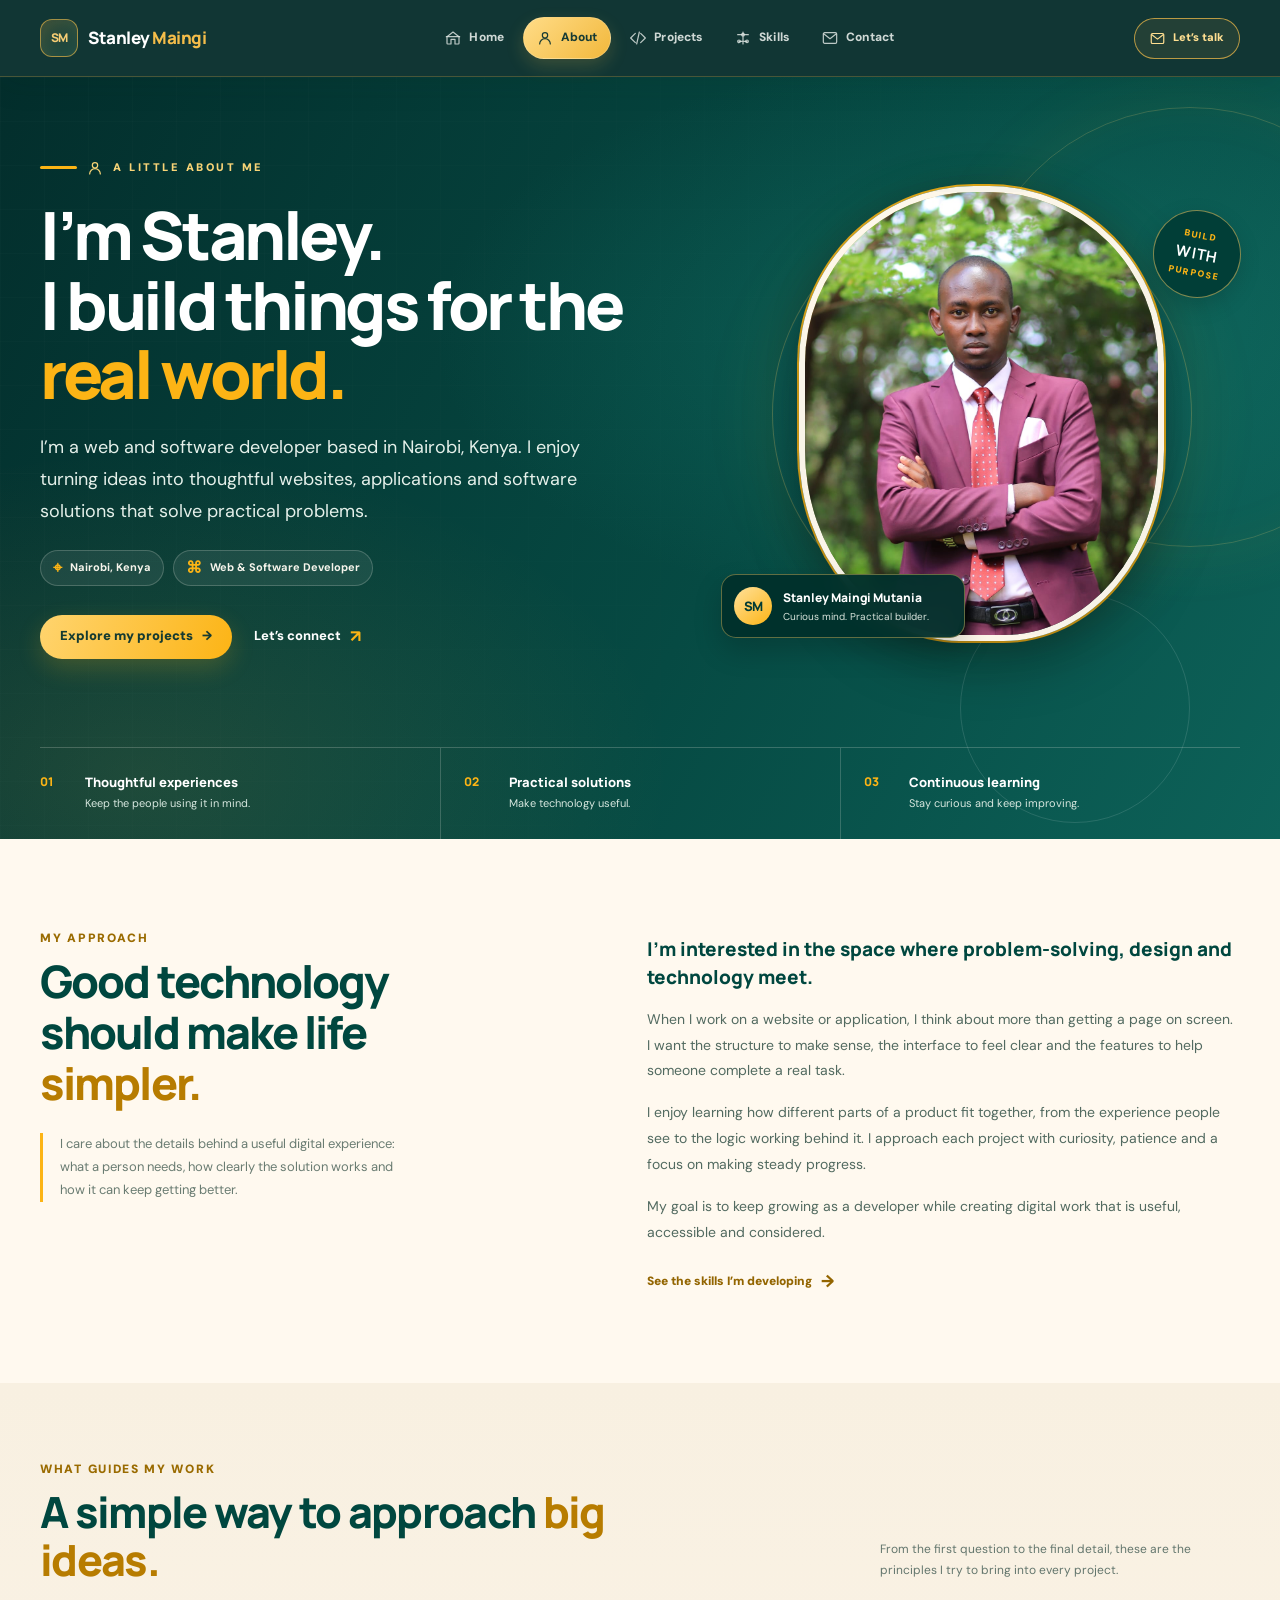
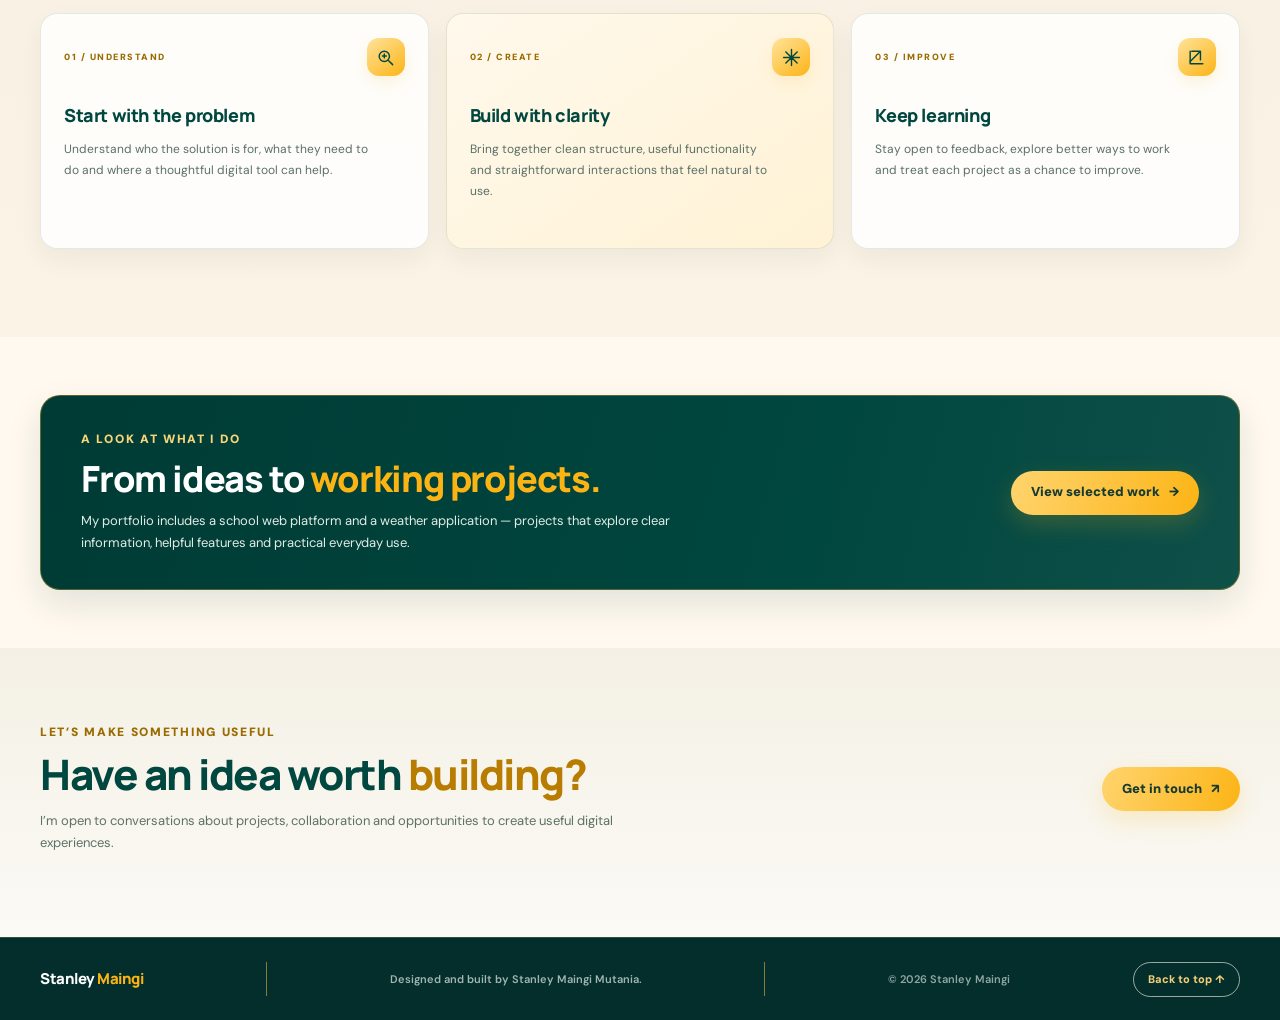
==== commit dd9e8a11: "Update portfolio pages and styling" ====
--- a/about.html
+++ b/about.html
@@ -42,7 +42,7 @@
         <div class="about-hero-copy">
           <p class="about-kicker"><span></span><svg class="kicker-icon" viewBox="0 0 24 24" aria-hidden="true"><circle cx="12" cy="8" r="4"/><path d="M4 21a8 8 0 0 1 16 0"/></svg> A LITTLE ABOUT ME</p>
           <h1 id="about-title">I’m Stanley.<br>I build things for the <em>real world.</em></h1>
-          <p class="about-hero-lead">I’m a web and software developer based in Nairobi, Kenya. I enjoy turning ideas into thoughtful websites, applications and backend solutions that solve practical problems.</p>
+          <p class="about-hero-lead">I’m a web and software developer based in Nairobi, Kenya. I enjoy turning ideas into thoughtful websites, applications and software solutions that solve practical problems.</p>
           <div class="about-hero-tags" aria-label="About Stanley">
             <span><i aria-hidden="true">⌖</i> Nairobi, Kenya</span>
             <span><i aria-hidden="true">⌘</i> Web &amp; Software Developer</span>
--- a/style.css
+++ b/style.css
@@ -587,7 +587,7 @@
   position: absolute;
   inset: 0;
   width: 100%;
-  height: 100%;
+  height: 200%;
   max-height: none !important;
   object-fit: contain;
   object-position: center;
